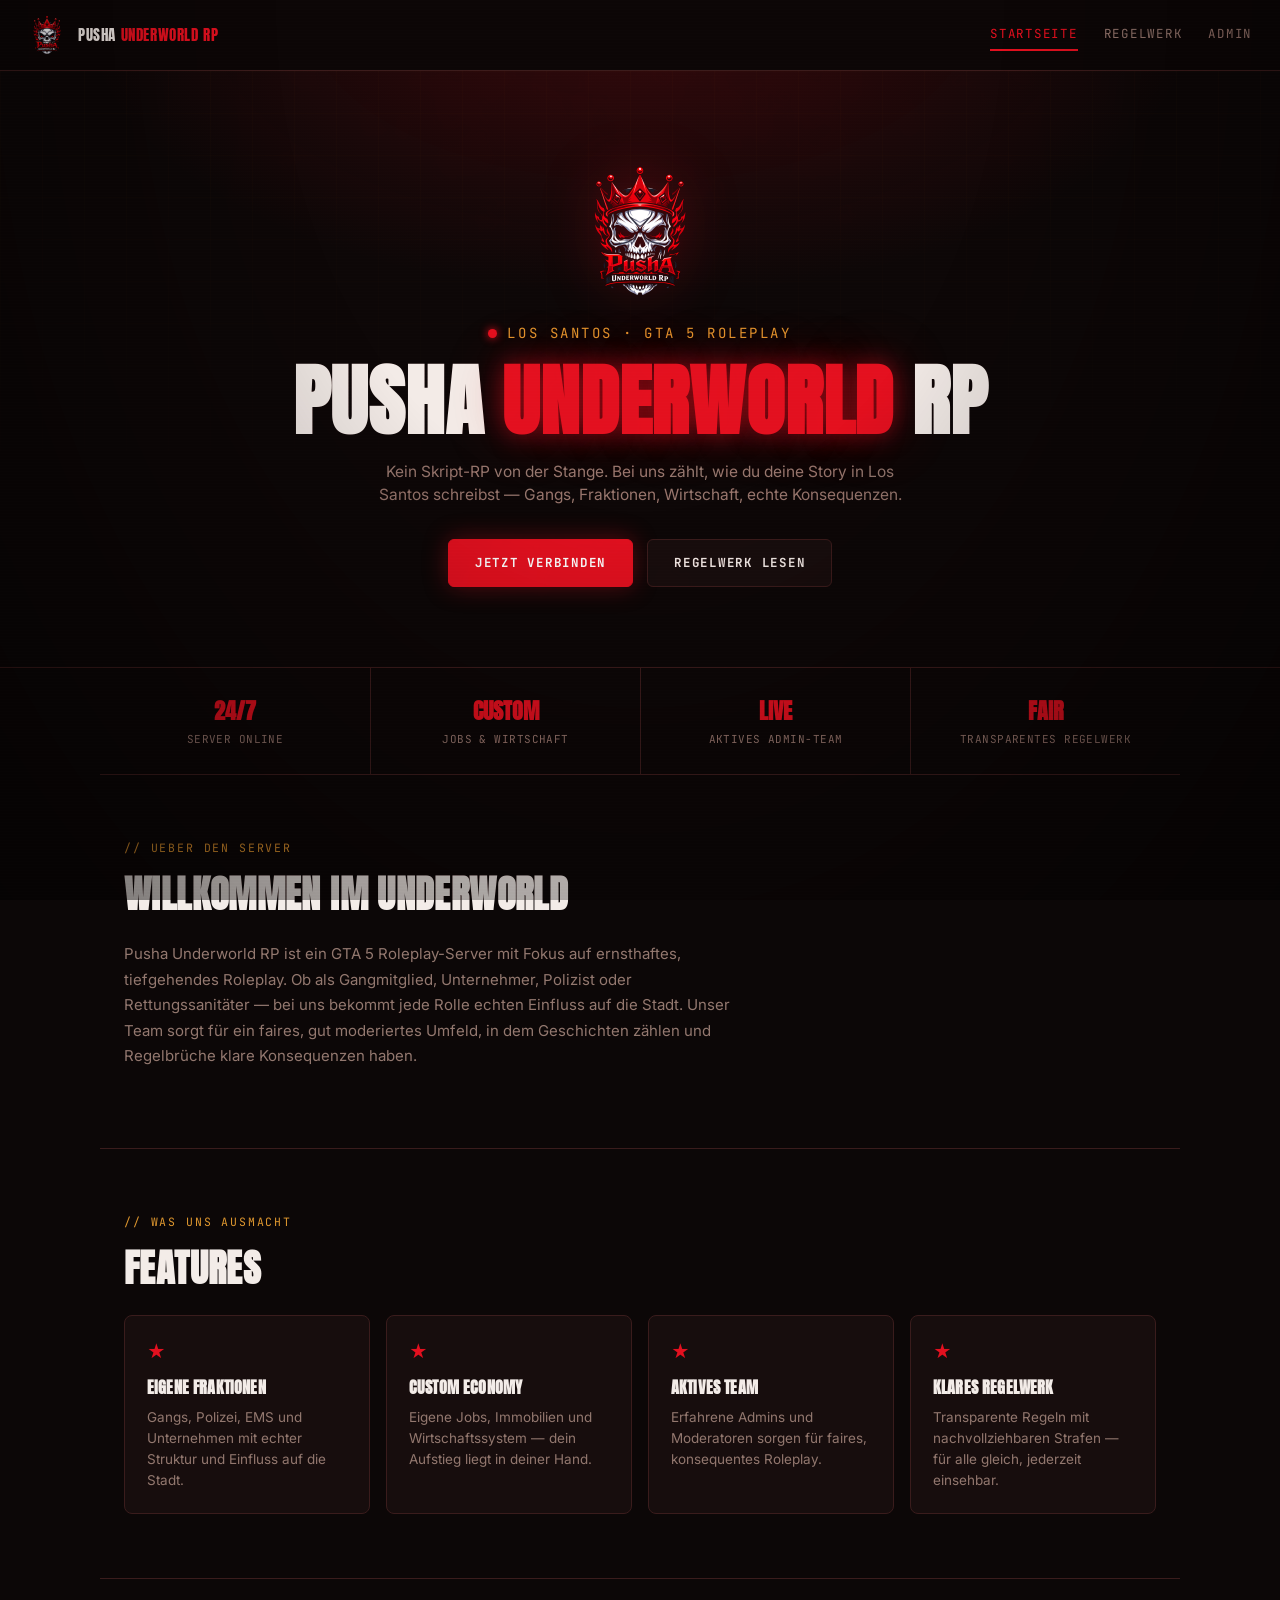
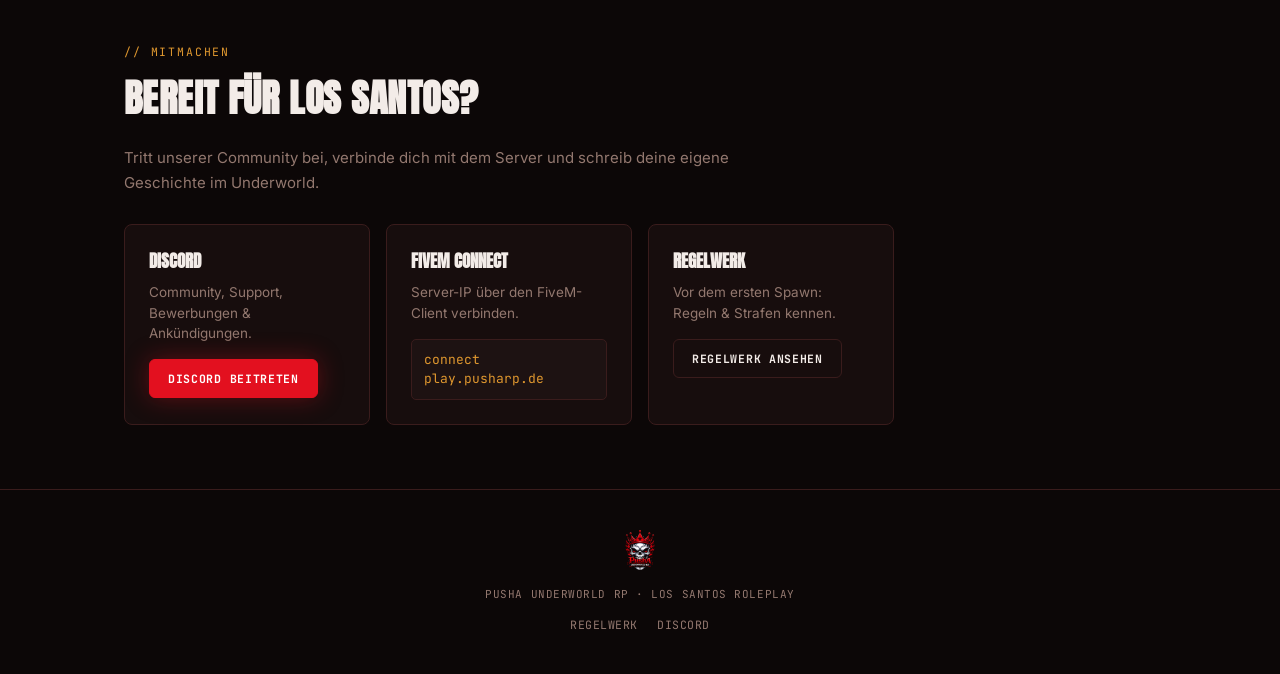
==== index.html @ 27826ed5 "Add files via upload" ====
<!DOCTYPE html>
<html lang="de">
<head>
<meta charset="UTF-8">
<meta name="viewport" content="width=device-width, initial-scale=1.0">
<title>PUSHA UNDERWORLD RP — Offizielle Website</title>
<meta name="description" content="Pusha Underworld RP — GTA 5 Roleplay Server. Regelwerk, Community und Infos zum Server.">
<link rel="preconnect" href="https://fonts.googleapis.com">
<link href="https://fonts.googleapis.com/css2?family=Anton&family=Inter:wght@400;500;600;700&family=JetBrains+Mono:wght@400;500;700&display=swap" rel="stylesheet">
<link rel="stylesheet" href="style.css?v=22">
<link rel="icon" type="image/x-icon" href="favicon.ico">
<link rel="icon" type="image/png" sizes="32x32" href="favicon-32x32.png">
<link rel="icon" type="image/png" sizes="16x16" href="favicon-16x16.png">
<link rel="apple-touch-icon" sizes="180x180" href="apple-touch-icon.png">
</head>
<body>

<div class="scanlines"></div>
<div class="grain"></div>
<div class="vignette"></div>

<nav class="topnav">
  <a href="index.html" class="topnav-brand">
    <img src="logo.png" alt="Pusha Underworld RP Logo">
    <span>PUSHA <em>UNDERWORLD RP</em></span>
  </a>
  <div class="topnav-links">
    <a href="index.html" class="is-active">Startseite</a>
    <a href="regelwerk.html">Regelwerk</a>
    <a href="regelwerk.html#admin" id="navAdminBtnHome">Admin</a>
  </div>
</nav>

<!-- ═══════════════ HERO ═══════════════ -->
<header class="site-hero">
  <div class="hero-grid" aria-hidden="true"></div>
  <div class="site-hero-inner">
    <img src="logo.png" alt="Pusha Underworld RP Logo" class="site-hero-logo">
    <div class="hero-eyebrow"><span class="dot"></span> LOS SANTOS · GTA 5 ROLEPLAY</div>
    <h1 class="site-hero-title">
      <span>PUSHA</span>
      <span class="accent" data-text="UNDERWORLD">UNDERWORLD</span>
      <span>RP</span>
    </h1>
    <p class="site-hero-sub">Kein Skript-RP von der Stange. Bei uns zählt, wie du deine Story in Los Santos schreibst — Gangs, Fraktionen, Wirtschaft, echte Konsequenzen.</p>
    <div class="site-hero-cta">
      <a href="#connect" class="cta-btn primary">Jetzt Verbinden</a>
      <a href="regelwerk.html" class="cta-btn">Regelwerk lesen</a>
    </div>
  </div>
</header>

<main class="site-main">

  <!-- ═══════════════ STATS STRIP ═══════════════ -->
  <section class="stats-strip">
    <div class="stat"><strong>24/7</strong><span>Server Online</span></div>
    <div class="stat"><strong>Custom</strong><span>Jobs &amp; Wirtschaft</span></div>
    <div class="stat"><strong>Live</strong><span>Aktives Admin-Team</span></div>
    <div class="stat"><strong>Fair</strong><span>Transparentes Regelwerk</span></div>
  </section>

  <!-- ═══════════════ ÜBER UNS ═══════════════ -->
  <section class="section">
    <p class="section-kicker">// UEBER DEN SERVER</p>
    <h2 class="section-title">Willkommen im Underworld</h2>
    <p class="section-text">
      Pusha Underworld RP ist ein GTA 5 Roleplay-Server mit Fokus auf ernsthaftes, tiefgehendes Roleplay.
      Ob als Gangmitglied, Unternehmer, Polizist oder Rettungssanitäter — bei uns bekommt jede Rolle
      echten Einfluss auf die Stadt. Unser Team sorgt für ein faires, gut moderiertes Umfeld, in dem
      Geschichten zählen und Regelbrüche klare Konsequenzen haben.
    </p>
  </section>

  <!-- ═══════════════ FEATURES ═══════════════ -->
  <section class="section">
    <p class="section-kicker">// WAS UNS AUSMACHT</p>
    <h2 class="section-title">Features</h2>
    <div class="feature-grid">
      <article class="feature-card">
        <div class="feature-icon">★</div>
        <h3>Eigene Fraktionen</h3>
        <p>Gangs, Polizei, EMS und Unternehmen mit echter Struktur und Einfluss auf die Stadt.</p>
      </article>
      <article class="feature-card">
        <div class="feature-icon">★</div>
        <h3>Custom Economy</h3>
        <p>Eigene Jobs, Immobilien und Wirtschaftssystem — dein Aufstieg liegt in deiner Hand.</p>
      </article>
      <article class="feature-card">
        <div class="feature-icon">★</div>
        <h3>Aktives Team</h3>
        <p>Erfahrene Admins und Moderatoren sorgen für faires, konsequentes Roleplay.</p>
      </article>
      <article class="feature-card">
        <div class="feature-icon">★</div>
        <h3>Klares Regelwerk</h3>
        <p>Transparente Regeln mit nachvollziehbaren Strafen — für alle gleich, jederzeit einsehbar.</p>
      </article>
    </div>
  </section>

  <!-- ═══════════════ CONNECT ═══════════════ -->
  <section class="section connect-section" id="connect">
    <p class="section-kicker">// MITMACHEN</p>
    <h2 class="section-title">Bereit für Los Santos?</h2>
    <p class="section-text">Tritt unserer Community bei, verbinde dich mit dem Server und schreib deine eigene Geschichte im Underworld.</p>
    <div class="connect-grid">
      <div class="connect-card">
        <h3>Discord</h3>
        <p>Community, Support, Bewerbungen &amp; Ankündigungen.</p>
        <a href="#" class="cta-btn primary small">Discord beitreten</a>
      </div>
      <div class="connect-card">
        <h3>FiveM Connect</h3>
        <p>Server-IP über den FiveM-Client verbinden.</p>
        <code class="connect-code">connect play.pusharp.de</code>
      </div>
      <div class="connect-card">
        <h3>Regelwerk</h3>
        <p>Vor dem ersten Spawn: Regeln &amp; Strafen kennen.</p>
        <a href="regelwerk.html" class="cta-btn small">Regelwerk ansehen</a>
      </div>
    </div>
  </section>

</main>

<footer class="site-footer">
  <img src="logo.png" alt="Pusha Underworld RP Logo">
  <p>PUSHA UNDERWORLD RP · LOS SANTOS ROLEPLAY</p>
  <div class="footer-links">
    <a href="regelwerk.html">Regelwerk</a>
    <a href="#connect">Discord</a>
  </div>
</footer>

</body>
</html>
---- style.css ----
:root{
  --bg: #0c0707;
  --panel: #170d0d;
  --panel-2: #1d1212;
  --line: #3a1c1c;
  --text: #f3ece8;
  --muted: #93786f;
  --pink: #e3101f;
  --cyan: #e0982f;
  --amber: #e0982f;
  --display: 'Anton', sans-serif;
  --body: 'Inter', sans-serif;
  --mono: 'JetBrains Mono', monospace;
}

*{ box-sizing: border-box; }
html{ scroll-behavior: smooth; }

body{
  margin:0;
  background: var(--bg);
  color: var(--text);
  font-family: var(--body);
  line-height: 1.5;
  position: relative;
  overflow-x: hidden;
}

/* Atmosphere layers */
.scanlines{
  position: fixed; inset:0; pointer-events:none; z-index: 50;
  background: repeating-linear-gradient(
    to bottom, rgba(255,255,255,.02) 0px, rgba(255,255,255,.02) 1px,
    transparent 1px, transparent 3px
  );
  mix-blend-mode: overlay;
}
.grain{
  position: fixed; inset:0; pointer-events:none; z-index: 48;
  opacity: .15; mix-blend-mode: overlay;
  background-image: url("data:image/svg+xml,%3Csvg xmlns='http://www.w3.org/2000/svg' width='180' height='180'%3E%3Cfilter id='n'%3E%3CfeTurbulence type='fractalNoise' baseFrequency='0.012' numOctaves='4' stitchTiles='stitch'/%3E%3CfeColorMatrix type='matrix' values='1 0 0 0 0.3  0 0 0 0 0.02  0 0 0 0 0.02  0 0 0 0.5 0'/%3E%3C/filter%3E%3Crect width='100%25' height='100%25' filter='url(%23n)'/%3E%3C/svg%3E");
}
.vignette{
  position: fixed; inset:0; pointer-events:none; z-index: 49;
  background: radial-gradient(ellipse at 50% 0%, transparent 40%, rgba(0,0,0,.55) 100%);
}

/* ── Lock screen ───────────────────────────────────────── */
.lock-screen{
  position: fixed; inset: 0; z-index: 100;
  display:flex; align-items:center; justify-content:center;
  background:
    radial-gradient(circle at 30% 20%, rgba(227,16,31,.12), transparent 45%),
    radial-gradient(circle at 75% 80%, rgba(224,152,47,.10), transparent 45%),
    var(--bg);
  padding: 24px;
}
.lock-box{
  width: 100%; max-width: 380px;
  background: var(--panel);
  border: 1px solid var(--line);
  border-top: 2px solid var(--pink);
  padding: 36px 30px;
  text-align: center;
  box-shadow: 0 0 60px rgba(227,16,31,.08);
}
.lock-eyebrow{
  font-family: var(--mono);
  font-size: 10.5px;
  letter-spacing: .18em;
  color: var(--pink);
  margin-bottom: 18px;
}
.lock-icon{
  width: 30px; height: 30px;
  fill: none; stroke: var(--cyan); stroke-width: 1.6;
  margin-bottom: 14px;
  filter: drop-shadow(0 0 6px rgba(224,152,47,.5));
}
.lock-logo{
  width: 72px; height: 72px;
  object-fit: contain;
  margin-bottom: 14px;
  filter: drop-shadow(0 0 14px rgba(227,16,31,.35));
}
.lock-title{
  font-family: var(--display);
  text-transform: uppercase;
  letter-spacing: .04em;
  font-size: 26px;
  margin: 0 0 8px;
}
.lock-sub{ color: var(--muted); font-size: 13px; margin: 0 0 22px; }
.lock-box input{
  width: 100%;
  background: var(--panel-2);
  border: 1px solid var(--line);
  color: var(--text);
  font-family: var(--mono);
  font-size: 14px;
  letter-spacing: .1em;
  padding: 12px 14px;
  border-radius: 4px;
  outline: none;
  margin-bottom: 14px;
  text-align: center;
}
.lock-box input:focus{ border-color: var(--cyan); }
.lock-btn{
  width: 100%;
  background: var(--pink);
  color: #fff;
  border: none;
  font-family: var(--mono);
  font-weight: 700;
  font-size: 12.5px;
  letter-spacing: .08em;
  text-transform: uppercase;
  padding: 13px;
  border-radius: 4px;
  cursor: pointer;
  transition: filter .15s ease, box-shadow .15s ease;
  box-shadow: 0 0 20px rgba(227,16,31,.35);
}
.lock-btn:hover{ filter: brightness(1.1); }
.lock-error{ color: var(--pink); font-size: 12px; font-family: var(--mono); margin: 14px 0 0; }

/* ── Hero ──────────────────────────────────────────────── */
.hero{
  position: relative;
  padding: 80px 24px 64px;
  overflow: hidden;
  background:
    radial-gradient(ellipse 700px 380px at 18% -10%, rgba(227,16,31,.16), transparent 60%),
    radial-gradient(ellipse 700px 380px at 90% 0%, rgba(224,152,47,.12), transparent 60%),
    var(--bg);
  border-bottom: 1px solid var(--line);
}
.hero-grid{
  position:absolute; inset:0; z-index:0; opacity:.25;
  background-image:
    linear-gradient(rgba(224,152,47,.08) 1px, transparent 1px),
    linear-gradient(90deg, rgba(224,152,47,.08) 1px, transparent 1px);
  background-size: 42px 42px;
  mask-image: linear-gradient(to bottom, black, transparent 85%);
}
.hero-inner{
  position: relative;
  z-index: 1;
  max-width: 880px;
  margin: 0 auto;
  text-align: center;
}
.hero-eyebrow{
  display: flex;
  width: fit-content;
  align-items:center; gap:10px;
  margin: 0 auto 28px;
  font-family: var(--mono);
  font-size: 14px;
  letter-spacing: .18em;
  text-transform: uppercase;
  color: var(--cyan);
  justify-content: center;
}
.dot{
  width:9px; height:9px; border-radius:50%;
  background: var(--pink);
  box-shadow: 0 0 8px var(--pink);
  animation: pulse 1.8s ease-in-out infinite;
}
@keyframes pulse{ 0%,100%{ opacity:1; } 50%{ opacity:.35; } }

.hero-top{
  display: flex;
  width: fit-content;
  max-width: 100%;
  margin: 0 auto;
  align-items: center;
  justify-content: center;
  gap: 34px;
}
.hero-copy{
  display: flex;
  flex-direction: column;
  align-items: center;
  min-width: 0;
}
.hero-logo{
  width: 210px; height: 210px;
  object-fit: contain;
  flex: none;
  filter: drop-shadow(0 0 22px rgba(227,16,31,.35));
}

.hero-title{
  display: flex;
  align-items: baseline;
  justify-content: center;
  gap: .16em;
  margin: 0;
  text-align: center;
  font-family: var(--display);
  text-transform: uppercase;
  font-weight: 400;
  line-height: .92;
  font-size: clamp(56px, 13vw, 130px);
  letter-spacing: .01em;
}
.hero-title span{ color: var(--text); }
.hero-title .accent{
  color: var(--pink);
  text-shadow: 0 0 24px rgba(227,16,31,.5), 0 0 60px rgba(227,16,31,.25);
  position: relative;
}

.hero-sub{
  max-width: 56ch;
  color: var(--muted);
  font-size: 15.5px;
  margin: 24px 0 0;
  text-align: center;
}

/* ── Main ──────────────────────────────────────────────── */
.main{ max-width: 1080px; margin: 0 auto; padding: 48px 24px 80px; position: relative; z-index: 2; }

.search-bar{
  position: relative;
  display:flex; align-items:center; gap: 10px;
  background: var(--panel);
  border: 1px solid var(--line);
  border-radius: 6px;
  padding: 4px 16px;
  margin-bottom: 28px;
  transition: border-color .15s ease, box-shadow .15s ease;
}
.search-bar:focus-within{
  border-color: var(--cyan);
  box-shadow: 0 0 0 3px rgba(224,152,47,.08);
}
.search-icon{ width:16px; height:16px; fill:none; stroke: var(--muted); stroke-width:2; flex:none; }
.search-bar input{
  flex: 1;
  background: transparent;
  border: none;
  color: var(--text);
  font-family: var(--body);
  font-size: 14.5px;
  padding: 14px 0;
  outline: none;
}
.search-bar input::placeholder{ color: var(--muted); }
.search-count{
  font-family: var(--mono);
  font-size: 11px;
  color: var(--muted);
  white-space: nowrap;
}

/* ── Card grid ─────────────────────────────────────────── */
.grid{
  display: grid;
  grid-template-columns: repeat(auto-fill, minmax(240px, 1fr));
  align-items: stretch;
  grid-auto-rows: 122px;
  gap: 10px;
  perspective: 900px;
}

.card{
  position: relative;
  display: block;
  min-height: 0;
  height: 100%;
  background: var(--panel);
  border: 1px solid var(--line);
  border-radius: 8px;
  padding: 13px 14px;
  overflow: visible;
  transform-style: preserve-3d;
  transition: border-color .18s ease, transform .18s ease, box-shadow .18s ease, opacity .18s ease;
  animation: rise .35s ease both;
}
.card:hover{
  border-color: var(--card-color, var(--cyan));
  transform: translateY(-3px) rotateX(2deg) rotateY(-2deg);
  box-shadow: 0 8px 28px -10px var(--card-glow, rgba(224,152,47,.3));
}
.card-edit-btn{
  position: absolute;
  top: 8px;
  right: 8px;
  z-index: 3;
  border: 1px solid rgba(224,152,47,.35);
  background: rgba(12,7,7,.72);
  color: var(--cyan);
  font-family: var(--mono);
  font-size: 9px;
  font-weight: 700;
  letter-spacing: .08em;
  border-radius: 4px;
  padding: 5px 7px;
  cursor: pointer;
}
.card-edit-btn:hover{
  border-color: var(--pink);
  color: #fff;
  background: var(--pink);
}
.card[draggable="true"],
.admin-row[draggable="true"]{
  cursor: grab;
}
.card.is-dragging,
.admin-row.is-dragging{
  cursor: grabbing;
  opacity: .45;
  transform: scale(.96) rotateX(8deg) rotateY(-8deg);
}
.card.is-drop-before,
.card.is-drop-after,
.admin-row.is-drop-before,
.admin-row.is-drop-after{
  border-color: var(--cyan);
  transform: translateY(-4px) scale(1.03) rotateX(4deg);
  box-shadow: 0 0 0 2px rgba(224,152,47,.22), 0 18px 42px -18px rgba(224,152,47,.35);
}
.card.is-drop-before::before,
.card.is-drop-after::after{
  content: "";
  position: absolute;
  top: 10px;
  bottom: 10px;
  width: 3px;
  border-radius: 999px;
  background: var(--cyan);
  box-shadow: 0 0 14px rgba(224,152,47,.7);
}
.card.is-drop-before::before{ left: -7px; }
.card.is-drop-after::after{ right: -7px; }
.admin-row.is-drop-before::before,
.admin-row.is-drop-after::after{
  content: "";
  position: absolute;
  left: 10px;
  right: 10px;
  height: 3px;
  border-radius: 999px;
  background: var(--cyan);
  box-shadow: 0 0 14px rgba(224,152,47,.7);
}
.admin-row.is-drop-before::before{ top: -6px; }
.admin-row.is-drop-after::after{ bottom: -6px; }
@keyframes rise{
  from{ opacity:0; transform: translateY(8px); }
  to{ opacity:1; transform: translateY(0); }
}

.card-name{
  font-family: var(--display);
  font-weight: 400;
  text-transform: uppercase;
  font-size: 14px;
  letter-spacing: .01em;
  margin: 0 0 7px;
  line-height: 1.12;
  min-height: 32px;
  max-height: none;
  padding-right: 48px;
  color: var(--text);
  overflow-wrap: anywhere;
  overflow: visible;
}

.stars{
  display:flex;
  align-items:flex-start;
  gap: 3px;
  height: 13px;
  min-height: 13px;
  max-height: 13px;
  margin-bottom: 7px;
  overflow: hidden;
}
.stars svg{
  display:block;
  flex:0 0 13px;
  width: 13px;
  height: 13px;
}
.stars svg.filled{ fill: var(--card-color, var(--cyan)); filter: drop-shadow(0 0 4px var(--card-glow, rgba(224,152,47,.5))); }
.stars svg.empty{ fill: none; stroke: var(--line); stroke-width: 1.5; }

.card-tag{
  display:inline-block;
  max-width: 100%;
  font-family: var(--mono);
  font-size: 10px;
  font-weight: 700;
  letter-spacing: .04em;
  text-transform: uppercase;
  line-height: 1.25;
  overflow-wrap: anywhere;
  color: var(--card-color, var(--cyan));
  border: 1px solid var(--card-color, var(--cyan));
  background: var(--card-bg, rgba(224,152,47,.06));
  border-radius: 4px;
  padding: 3px 7px;
}

.admin-toolbar{
  display:none;
  justify-content:flex-end;
  gap:10px;
  flex-wrap:wrap;
  margin: -12px 0 24px;
}
.admin-toolbar.is-visible{ display:flex; }
.admin-btn{
  border:1px solid var(--line);
  background:var(--panel);
  color:var(--text);
  font-family:var(--mono);
  font-size:11px;
  font-weight:700;
  letter-spacing:.08em;
  text-transform:uppercase;
  border-radius:4px;
  padding:10px 14px;
  cursor:pointer;
  transition:border-color .15s ease, color .15s ease, background .15s ease, transform .15s ease;
}
.admin-btn:hover{
  border-color:var(--cyan);
  color:var(--cyan);
  transform:translateY(-1px);
}
.admin-btn:disabled{
  cursor:not-allowed;
  opacity:.42;
  transform:none;
}
.admin-btn:disabled:hover{
  border-color:var(--line);
  color:var(--text);
}
.admin-btn.primary{
  background:var(--pink);
  border-color:var(--pink);
  color:#fff;
  box-shadow:0 0 18px rgba(227,16,31,.22);
}
.admin-btn.primary:hover{
  color:#fff;
  filter:brightness(1.08);
}
.admin-btn.small{
  padding:8px 10px;
  font-size:10px;
}
.admin-btn.danger{
  border-color:rgba(227,16,31,.55);
  color:var(--pink);
}

.shortcut-login{
  position:fixed;
  top:18px;
  right:18px;
  z-index:130;
  width:min(340px, calc(100vw - 36px));
  background:var(--panel);
  border:1px solid var(--line);
  border-top:2px solid var(--pink);
  border-radius:8px;
  padding:16px;
  box-shadow:0 18px 60px rgba(0,0,0,.55);
}
.shortcut-head{
  display:flex;
  justify-content:space-between;
  align-items:center;
  gap:12px;
  margin-bottom:14px;
}
.shortcut-head span{
  color:var(--cyan);
  font-family:var(--mono);
  font-size:11px;
  letter-spacing:.14em;
}
.shortcut-head button{
  width:28px;
  height:28px;
  border:1px solid var(--line);
  background:transparent;
  color:var(--muted);
  border-radius:4px;
  cursor:pointer;
}
.shortcut-head button:hover{ color:var(--pink); border-color:var(--pink); }
.shortcut-login label{
  display:flex;
  flex-direction:column;
  gap:7px;
  margin-bottom:12px;
}
.shortcut-login label span{
  color:var(--muted);
  font-family:var(--mono);
  font-size:10px;
  letter-spacing:.12em;
  text-transform:uppercase;
}
.shortcut-login input{
  width:100%;
  background:var(--panel-2);
  border:1px solid var(--line);
  color:var(--text);
  font-family:var(--body);
  font-size:14px;
  padding:11px 12px;
  border-radius:4px;
  outline:none;
}
.shortcut-login input:focus{ border-color:var(--cyan); }
.shortcut-login .admin-btn{ width:100%; margin-top:2px; }

.admin-overlay{
  display:none;
  position:fixed;
  inset:0;
  z-index:120;
  align-items:center;
  justify-content:center;
  padding:24px;
  background:rgba(0,0,0,.82);
  backdrop-filter:blur(8px);
}
.admin-overlay.open{ display:flex; }
.admin-modal{
  width:100%;
  max-width:980px;
  max-height:90vh;
  overflow:auto;
  background:var(--panel);
  border:1px solid var(--line);
  border-top:2px solid var(--pink);
  border-radius:8px;
  box-shadow:0 24px 80px rgba(0,0,0,.55);
}
.admin-head{
  display:flex;
  align-items:flex-start;
  justify-content:space-between;
  gap:20px;
  padding:24px 26px 18px;
  border-bottom:1px solid var(--line);
}
.admin-kicker{
  margin:0 0 6px;
  color:var(--cyan);
  font-family:var(--mono);
  font-size:11px;
  letter-spacing:.16em;
}
.admin-head h2{
  margin:0;
  font-family:var(--display);
  font-weight:400;
  font-size:30px;
  letter-spacing:.04em;
  text-transform:uppercase;
}
.admin-close{
  width:36px;
  height:36px;
  border:1px solid var(--line);
  background:transparent;
  color:var(--muted);
  border-radius:4px;
  cursor:pointer;
  font-size:18px;
}
.admin-close:hover{ border-color:var(--pink); color:var(--pink); }
.admin-login{
  padding:30px 26px;
  display:flex;
  justify-content:center;
}
.login-box{
  width:100%;
  max-width:380px;
  background:var(--panel-2);
  border:1px solid var(--line);
  border-top:2px solid var(--cyan);
  border-radius:6px;
  padding:24px;
}
.login-box h3,
.command-top h3{
  margin:0;
  font-family:var(--display);
  font-weight:400;
  font-size:28px;
  letter-spacing:.04em;
  text-transform:uppercase;
}
.login-box label{
  display:flex;
  flex-direction:column;
  gap:8px;
  margin-top:16px;
}
.login-box span{
  font-family:var(--mono);
  font-size:11px;
  letter-spacing:.12em;
  text-transform:uppercase;
  color:var(--muted);
}
.login-box input{
  width:100%;
  background:var(--panel);
  border:1px solid var(--line);
  color:var(--text);
  font-family:var(--body);
  font-size:14px;
  padding:12px 13px;
  border-radius:4px;
  outline:none;
}
.login-box input:focus{ border-color:var(--cyan); }
.login-box .admin-btn{ width:100%; margin-top:16px; }
.login-error{
  margin:12px 0 0;
  color:var(--pink);
  font-family:var(--mono);
  font-size:11px;
}
.admin-dashboard{ padding:22px 26px 26px; }
.command-top{
  display:flex;
  justify-content:space-between;
  align-items:flex-start;
  gap:16px;
  margin-bottom:18px;
}
.command-grid{
  display:grid;
  grid-template-columns:repeat(auto-fit,minmax(190px,1fr));
  gap:12px;
  margin-bottom:18px;
}
.command-card{
  background:var(--panel-2);
  border:1px solid var(--line);
  border-radius:6px;
  padding:16px 18px;
}
.command-label{
  display:block;
  color:var(--muted);
  font-family:var(--mono);
  font-size:10px;
  letter-spacing:.12em;
  text-transform:uppercase;
  margin-bottom:8px;
}
.command-card strong{
  display:block;
  color:var(--cyan);
  font-family:var(--display);
  font-weight:400;
  font-size:38px;
  line-height:1;
}
.command-card small{
  display:block;
  color:var(--text);
  opacity:.72;
  font-family:var(--mono);
  font-size:11px;
  margin-top:8px;
}
.quick-actions{
  display:flex;
  gap:10px;
  flex-wrap:wrap;
  margin-bottom:18px;
  padding-bottom:18px;
  border-bottom:1px solid var(--line);
}
.activity-panel,
.security-panel,
.entry-editor{
  background:rgba(29,18,18,.55);
  border:1px solid var(--line);
  border-radius:6px;
  margin-bottom:18px;
}
.password-grid{
  display:grid;
  grid-template-columns:repeat(3, minmax(0, 1fr)) auto;
  gap:12px;
  align-items:end;
  padding:0 18px 18px;
}
.password-grid label{
  display:flex;
  flex-direction:column;
  gap:8px;
}
.password-grid span{
  font-family:var(--mono);
  font-size:10px;
  letter-spacing:.12em;
  text-transform:uppercase;
  color:var(--muted);
}
.password-grid input{
  width:100%;
  background:var(--panel-2);
  border:1px solid var(--line);
  color:var(--text);
  font-family:var(--body);
  font-size:14px;
  padding:11px 12px;
  border-radius:4px;
  outline:none;
}
.password-grid input:focus{ border-color:var(--cyan); }
.password-status{
  margin:0 18px 18px;
  color:var(--pink);
  font-family:var(--mono);
  font-size:11px;
}
.password-status.is-ok{ color:var(--cyan); }
.admin-list-head.compact{ padding:16px 18px 10px; }
.activity-log{
  display:flex;
  flex-direction:column;
  gap:6px;
  max-height:170px;
  overflow:auto;
  padding:0 18px 18px;
}
.activity-row{
  display:grid;
  grid-template-columns:120px 92px 1fr;
  gap:10px;
  align-items:center;
  background:var(--panel-2);
  border:1px solid var(--line);
  border-radius:4px;
  padding:9px 10px;
  font-family:var(--mono);
  font-size:11px;
}
.activity-action{ color:var(--cyan); font-weight:700; }
.activity-detail{ color:var(--text); overflow-wrap:anywhere; }
.admin-form{
  display:grid;
  grid-template-columns:1.4fr 1fr 150px;
  gap:16px;
  padding:22px 26px;
  border-bottom:1px solid var(--line);
}
.admin-form label{
  display:flex;
  flex-direction:column;
  gap:8px;
}
.admin-form span{
  font-family:var(--mono);
  font-size:11px;
  letter-spacing:.12em;
  text-transform:uppercase;
  color:var(--muted);
}
.admin-form input,
.admin-form select{
  width:100%;
  background:var(--panel-2);
  border:1px solid var(--line);
  color:var(--text);
  font-family:var(--body);
  font-size:14px;
  padding:12px 13px;
  border-radius:4px;
  outline:none;
}
.admin-form input:focus,
.admin-form select:focus{ border-color:var(--cyan); }
.admin-actions{
  grid-column:1/-1;
  display:flex;
  justify-content:flex-end;
  gap:10px;
}
.admin-list-head{
  display:flex;
  align-items:center;
  justify-content:space-between;
  gap:14px;
  padding:20px 26px 12px;
}
.admin-list-head h3{
  margin:0;
  font-family:var(--mono);
  color:var(--cyan);
  font-size:12px;
  letter-spacing:.12em;
  text-transform:uppercase;
}
.admin-list-head div{ display:flex; gap:8px; flex-wrap:wrap; }
.admin-list{
  padding:0 26px 26px;
  display:flex;
  flex-direction:column;
  gap:8px;
}
.admin-row{
  position:relative;
  display:grid;
  grid-template-columns:1fr auto;
  gap:12px;
  align-items:center;
  background:var(--panel-2);
  border:1px solid var(--line);
  border-radius:6px;
  padding:12px 14px;
}
.admin-row-title{
  margin:0 0 5px;
  font-family:var(--display);
  font-size:17px;
  font-weight:400;
  text-transform:uppercase;
  line-height:1.1;
}
.admin-row-meta{
  color:var(--muted);
  font-family:var(--mono);
  font-size:11px;
}
.admin-row-actions{
  display:flex;
  gap:8px;
  flex-wrap:wrap;
  justify-content:flex-end;
}

.empty{
  text-align:center;
  color: var(--muted);
  font-family: var(--mono);
  font-size: 13px;
  padding: 60px 0;
  letter-spacing: .05em;
}

/* ── Hinweise log ──────────────────────────────────────── */
.log{
  margin-top: 48px;
  background: var(--panel);
  border: 1px solid var(--line);
  border-radius: 8px;
  padding: 24px 26px;
}
.log-title{
  font-family: var(--mono);
  font-size: 12px;
  letter-spacing: .12em;
  color: var(--cyan);
  margin: 0 0 16px;
  text-transform: uppercase;
}
.log-list{
  margin: 0; padding: 0;
  list-style: none;
  display: flex; flex-direction: column; gap: 10px;
}
.log-list li{
  font-family: var(--mono);
  font-size: 13px;
  color: var(--text);
  padding-left: 20px;
  position: relative;
}
.log-list li::before{
  content: '>';
  position: absolute; left: 0;
  color: var(--pink);
  font-weight: 700;
}

.footer{
  border-top: 1px solid var(--line);
  padding: 24px;
  text-align:center;
}
.footer p{
  margin:0; color: var(--muted); font-size: 11px;
  font-family: var(--mono);
  letter-spacing: .04em;
}
.footer code{ color: var(--cyan); }

:focus-visible{ outline: 2px solid var(--cyan); outline-offset: 2px; }

@media (max-width: 560px){
  .hero{ padding: 56px 20px 44px; }
  .hero-top{ gap: 16px; }
  .hero-logo{ width: 120px; height: 120px; }
  .hero-title{ gap: .12em; }
  .hero-sub{ font-size: 13px; max-width: 34ch; }
  .grid{ grid-template-columns: 1fr; }
  .admin-toolbar.is-visible{ display:flex; justify-content:stretch; }
  .admin-toolbar .admin-btn{ flex:1; }
  .admin-overlay{ padding:12px; }
  .admin-head{ padding:20px 18px 16px; }
  .admin-dashboard{ padding:18px; }
  .command-top{ flex-direction:column; }
  .password-grid{ grid-template-columns:1fr; }
  .admin-form{ grid-template-columns:1fr; padding:18px; }
  .admin-list-head{ align-items:flex-start; flex-direction:column; padding:18px 18px 10px; }
  .admin-list{ padding:0 18px 18px; }
  .admin-row{ grid-template-columns:1fr; }
  .admin-row-actions{ justify-content:flex-start; }
  .activity-row{ grid-template-columns:1fr; }
}

@media (prefers-reduced-motion: reduce){
  html{ scroll-behavior: auto; }
  *{ animation: none !important; transition: none !important; }
}

/* ══════════════════════════════════════════════════════════════
   TOP NAVIGATION (Startseite + Regelwerk)
   ══════════════════════════════════════════════════════════════ */
.topnav{
  position: sticky; top: 0; z-index: 40;
  display: flex; align-items: center; justify-content: space-between;
  padding: 16px 28px;
  background: rgba(12,7,7,.88);
  backdrop-filter: blur(10px);
  border-bottom: 1px solid var(--line);
}
.topnav-brand{
  display: flex; align-items: center; gap: 12px;
  text-decoration: none;
  color: var(--text);
}
.topnav-brand img{ width: 38px; height: 38px; object-fit: contain; }
.topnav-brand span{
  font-family: var(--display);
  text-transform: uppercase;
  font-size: 15px;
  letter-spacing: .04em;
}
.topnav-brand span em{ color: var(--pink); font-style: normal; }
.topnav-links{ display: flex; align-items: center; gap: 26px; }
.topnav-links a{
  color: var(--muted);
  text-decoration: none;
  font-family: var(--mono);
  font-size: 12.5px;
  letter-spacing: .06em;
  text-transform: uppercase;
  transition: color .15s ease;
  padding: 6px 0;
  border-bottom: 2px solid transparent;
}
.topnav-links a:hover{ color: var(--text); }
.topnav-links a.is-active{ color: var(--pink); border-bottom-color: var(--pink); }

@media (max-width: 620px){
  .topnav{ padding: 14px 16px; }
  .topnav-brand span{ font-size: 12px; }
  .topnav-links{ gap: 14px; }
}

/* ══════════════════════════════════════════════════════════════
   SITE HERO (Startseite)
   ══════════════════════════════════════════════════════════════ */
.site-hero{
  position: relative;
  overflow: hidden;
  padding: 96px 24px 80px;
  text-align: center;
  background:
    radial-gradient(ellipse 900px 460px at 50% -10%, rgba(227,16,31,.18), transparent 62%),
    var(--bg);
  border-bottom: 1px solid var(--line);
}
.site-hero-inner{ position: relative; z-index: 1; max-width: 780px; margin: 0 auto; }
.site-hero-logo{
  width: 128px; height: 128px;
  object-fit: contain;
  margin: 0 auto 22px;
  filter: drop-shadow(0 0 30px rgba(227,16,31,.4));
}
.site-hero .hero-eyebrow{ justify-content: center; margin-bottom: 20px; }
.site-hero-title{
  margin: 0;
  font-family: var(--display);
  text-transform: uppercase;
  line-height: .95;
  font-size: clamp(38px, 8vw, 78px);
  letter-spacing: .01em;
}
.site-hero-title span{ display: inline-block; }
.site-hero-title .accent{
  color: var(--pink);
  text-shadow: 0 0 24px rgba(227,16,31,.5), 0 0 60px rgba(227,16,31,.25);
}
.site-hero-sub{
  max-width: 54ch;
  margin: 22px auto 0;
  color: var(--muted);
  font-size: 15.5px;
}
.site-hero-cta{
  display: flex; justify-content: center; gap: 14px;
  margin-top: 32px;
  flex-wrap: wrap;
}
.cta-btn{
  display: inline-block;
  font-family: var(--mono);
  font-weight: 700;
  font-size: 12.5px;
  letter-spacing: .06em;
  text-transform: uppercase;
  text-decoration: none;
  color: var(--text);
  border: 1px solid var(--line);
  background: var(--panel);
  padding: 14px 26px;
  border-radius: 6px;
  transition: border-color .15s ease, transform .15s ease;
}
.cta-btn:hover{ border-color: var(--cyan); transform: translateY(-1px); }
.cta-btn.primary{
  background: var(--pink);
  border-color: var(--pink);
  color: #fff;
  box-shadow: 0 0 24px rgba(227,16,31,.35);
}
.cta-btn.primary:hover{ filter: brightness(1.08); }
.cta-btn.small{ padding: 10px 18px; font-size: 11.5px; }

/* ══════════════════════════════════════════════════════════════
   STATS STRIP
   ══════════════════════════════════════════════════════════════ */
.stats-strip{
  display: grid;
  grid-template-columns: repeat(4, 1fr);
  border-bottom: 1px solid var(--line);
}
.stat{
  padding: 26px 16px;
  text-align: center;
  border-left: 1px solid var(--line);
}
.stat:first-child{ border-left: none; }
.stat strong{
  display: block;
  font-family: var(--display);
  font-size: 22px;
  color: var(--pink);
  text-transform: uppercase;
}
.stat span{
  display: block;
  margin-top: 4px;
  font-family: var(--mono);
  font-size: 11px;
  color: var(--muted);
  letter-spacing: .04em;
  text-transform: uppercase;
}
@media (max-width: 620px){
  .stats-strip{ grid-template-columns: repeat(2, 1fr); }
  .stat:nth-child(3){ border-left: none; }
}

/* ══════════════════════════════════════════════════════════════
   GENERIC SECTIONS
   ══════════════════════════════════════════════════════════════ */
.site-main{ max-width: 1080px; margin: 0 auto; }
.section{ padding: 64px 24px; border-bottom: 1px solid var(--line); }
.section-kicker{
  font-family: var(--mono);
  font-size: 11.5px;
  letter-spacing: .16em;
  color: var(--cyan);
  margin: 0 0 10px;
  text-transform: uppercase;
}
.section-title{
  font-family: var(--display);
  text-transform: uppercase;
  font-size: clamp(26px, 4vw, 38px);
  margin: 0 0 18px;
  letter-spacing: .01em;
}
.section-text{
  max-width: 68ch;
  color: var(--muted);
  font-size: 15px;
  line-height: 1.7;
}

.feature-grid{
  display: grid;
  grid-template-columns: repeat(auto-fill, minmax(220px, 1fr));
  gap: 16px;
  margin-top: 8px;
}
.feature-card{
  background: var(--panel);
  border: 1px solid var(--line);
  border-radius: 8px;
  padding: 22px;
  transition: border-color .15s ease, transform .15s ease;
}
.feature-card:hover{ border-color: var(--pink); transform: translateY(-2px); }
.feature-icon{
  color: var(--pink);
  font-size: 18px;
  margin-bottom: 10px;
}
.feature-card h3{
  font-family: var(--display);
  text-transform: uppercase;
  font-size: 16px;
  margin: 0 0 8px;
  letter-spacing: .01em;
}
.feature-card p{
  color: var(--muted);
  font-size: 13.5px;
  margin: 0;
  line-height: 1.55;
}

/* ══════════════════════════════════════════════════════════════
   CONNECT SECTION
   ══════════════════════════════════════════════════════════════ */
.connect-section{ border-bottom: none; }
.connect-grid{
  display: grid;
  grid-template-columns: repeat(auto-fill, minmax(230px, 1fr));
  gap: 16px;
  margin-top: 28px;
}
.connect-card{
  background: var(--panel);
  border: 1px solid var(--line);
  border-radius: 8px;
  padding: 24px;
}
.connect-card h3{
  font-family: var(--display);
  text-transform: uppercase;
  font-size: 17px;
  margin: 0 0 8px;
}
.connect-card p{
  color: var(--muted);
  font-size: 13.5px;
  margin: 0 0 16px;
  line-height: 1.5;
}
.connect-code{
  display: block;
  font-family: var(--mono);
  font-size: 13px;
  color: var(--cyan);
  background: var(--panel-2);
  border: 1px solid var(--line);
  border-radius: 5px;
  padding: 10px 12px;
}

/* ══════════════════════════════════════════════════════════════
   SITE FOOTER
   ══════════════════════════════════════════════════════════════ */
.site-footer{
  text-align: center;
  padding: 40px 24px;
  border-top: 1px solid var(--line);
}
.site-footer img{ width: 40px; height: 40px; object-fit: contain; margin-bottom: 10px; }
.site-footer p{
  font-family: var(--mono);
  font-size: 11px;
  color: var(--muted);
  letter-spacing: .05em;
  margin: 0 0 14px;
}
.footer-links{ display: flex; justify-content: center; gap: 20px; }
.footer-links a{
  color: var(--muted);
  font-family: var(--mono);
  font-size: 11.5px;
  text-decoration: none;
  text-transform: uppercase;
  letter-spacing: .04em;
}
.footer-links a:hover{ color: var(--pink); }
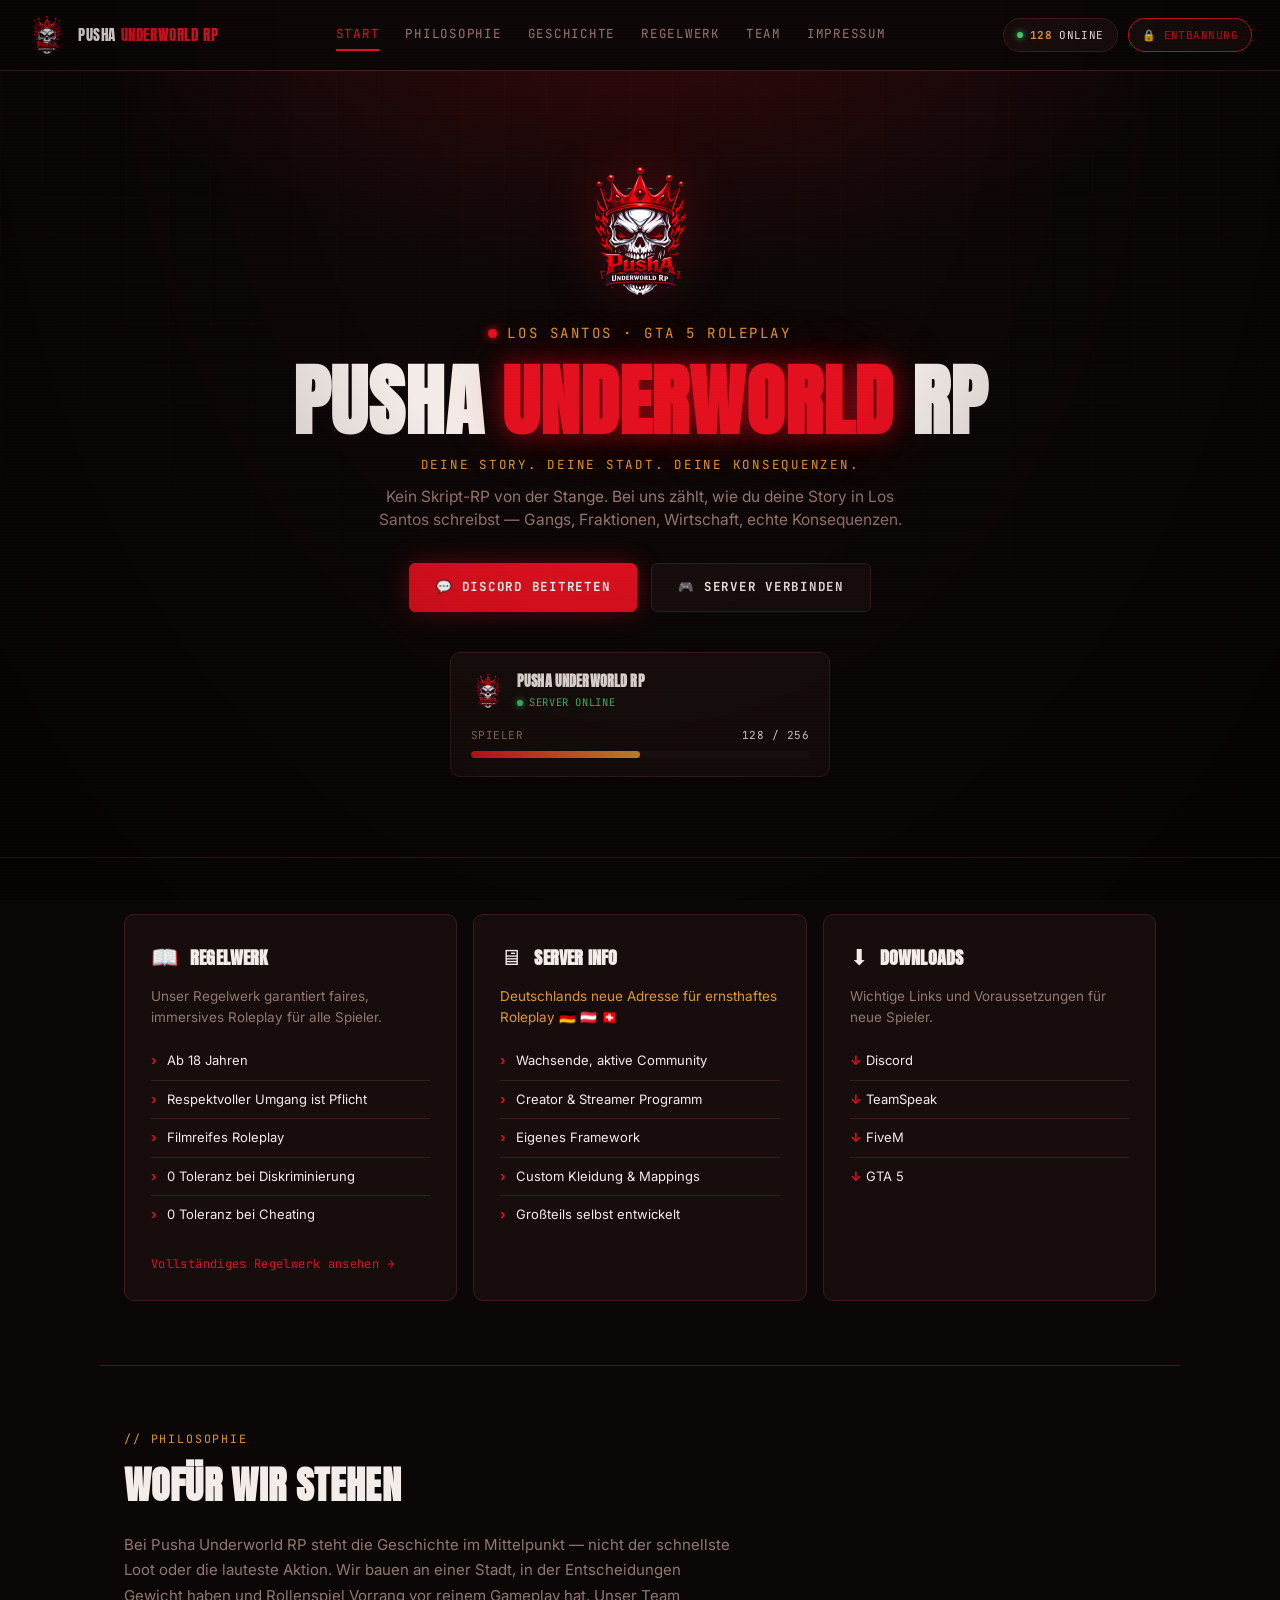
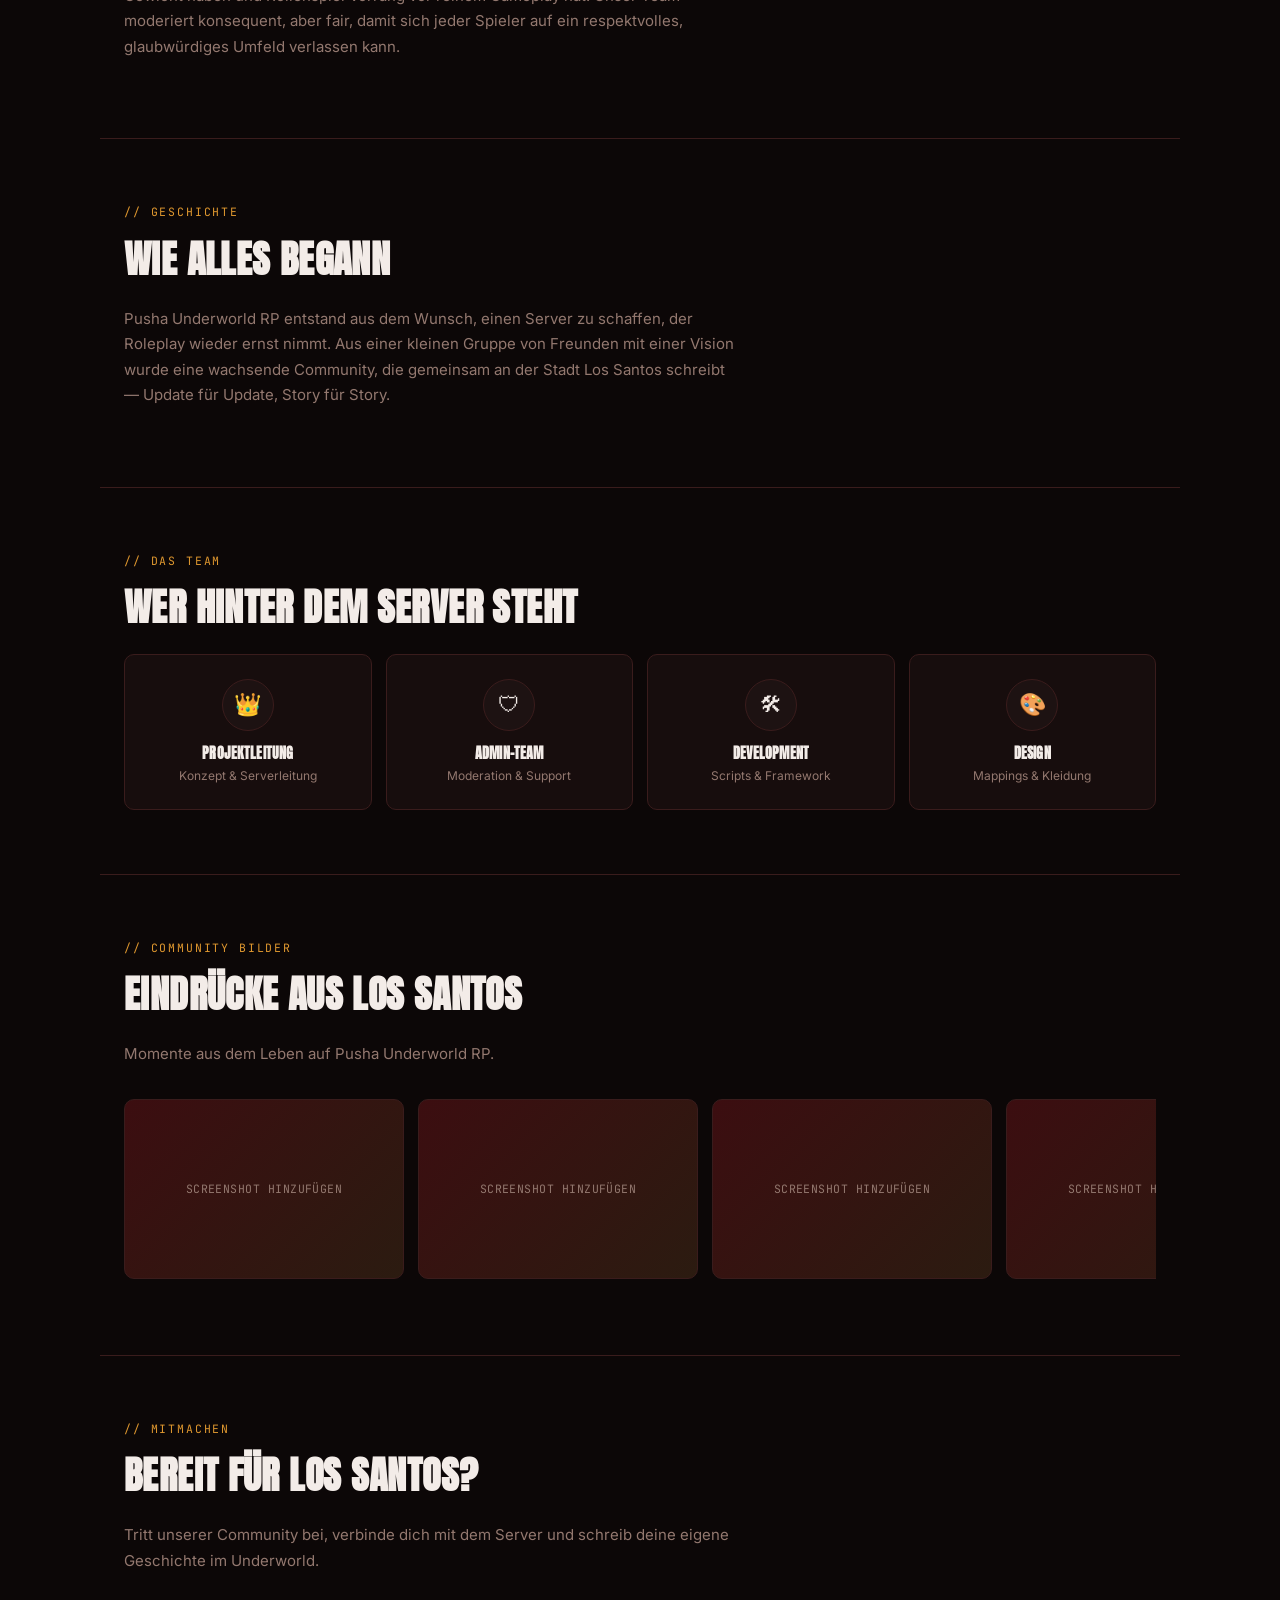
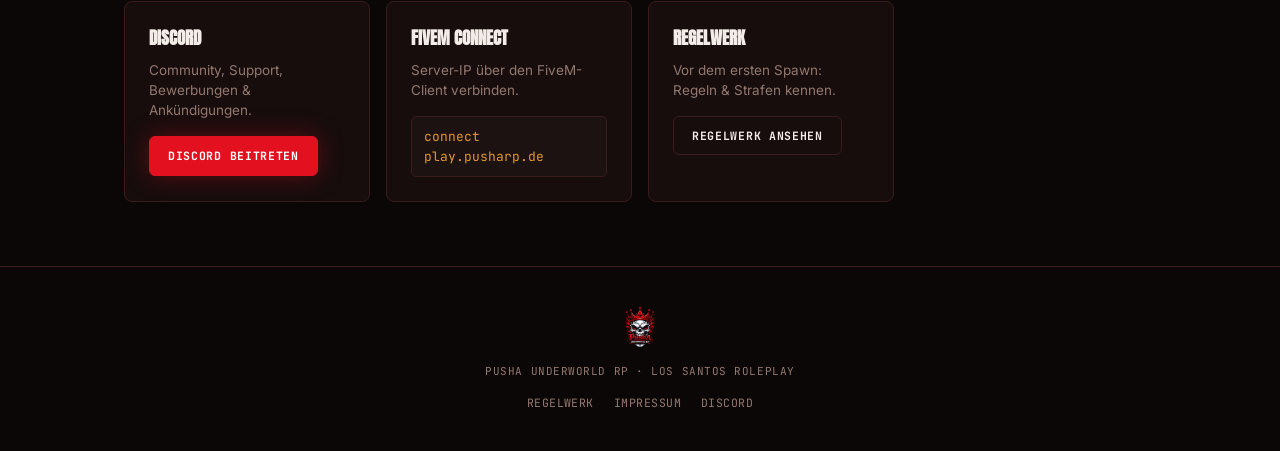
==== commit f06e4bc0: "Add files via upload" ====
--- a/index.html
+++ b/index.html
@@ -7,7 +7,7 @@
 <meta name="description" content="Pusha Underworld RP — GTA 5 Roleplay Server. Regelwerk, Community und Infos zum Server.">
 <link rel="preconnect" href="https://fonts.googleapis.com">
 <link href="https://fonts.googleapis.com/css2?family=Anton&family=Inter:wght@400;500;600;700&family=JetBrains+Mono:wght@400;500;700&display=swap" rel="stylesheet">
-<link rel="stylesheet" href="style.css?v=22">
+<link rel="stylesheet" href="style.css?v=23">
 <link rel="icon" type="image/x-icon" href="favicon.ico">
 <link rel="icon" type="image/png" sizes="32x32" href="favicon-32x32.png">
 <link rel="icon" type="image/png" sizes="16x16" href="favicon-16x16.png">
@@ -19,15 +19,25 @@
 <div class="grain"></div>
 <div class="vignette"></div>
 
+<!-- ═══════════════ NAV ═══════════════ -->
 <nav class="topnav">
   <a href="index.html" class="topnav-brand">
     <img src="logo.png" alt="Pusha Underworld RP Logo">
     <span>PUSHA <em>UNDERWORLD RP</em></span>
   </a>
   <div class="topnav-links">
-    <a href="index.html" class="is-active">Startseite</a>
+    <a href="index.html" class="is-active">Start</a>
+    <a href="#philosophie">Philosophie</a>
+    <a href="#geschichte">Geschichte</a>
     <a href="regelwerk.html">Regelwerk</a>
-    <a href="regelwerk.html#admin" id="navAdminBtnHome">Admin</a>
+    <a href="#team">Team</a>
+    <a href="impressum.html">Impressum</a>
+  </div>
+  <div class="topnav-actions">
+    <a href="#connect" class="nav-pill">
+      <span class="pill-dot"></span> <strong id="onlineCount">—</strong> ONLINE
+    </a>
+    <a href="#" class="nav-pill nav-pill-alert">🔒 ENTBANNUNG</a>
   </div>
 </nav>
 
@@ -42,61 +52,145 @@
       <span class="accent" data-text="UNDERWORLD">UNDERWORLD</span>
       <span>RP</span>
     </h1>
+    <p class="site-hero-tagline">DEINE STORY. DEINE STADT. DEINE KONSEQUENZEN.</p>
     <p class="site-hero-sub">Kein Skript-RP von der Stange. Bei uns zählt, wie du deine Story in Los Santos schreibst — Gangs, Fraktionen, Wirtschaft, echte Konsequenzen.</p>
     <div class="site-hero-cta">
-      <a href="#connect" class="cta-btn primary">Jetzt Verbinden</a>
-      <a href="regelwerk.html" class="cta-btn">Regelwerk lesen</a>
+      <a href="#" class="cta-btn primary">💬 Discord beitreten</a>
+      <a href="#" class="cta-btn">🎮 Server verbinden</a>
+    </div>
+
+    <div class="server-status-card">
+      <div class="server-status-head">
+        <img src="logo.png" alt="">
+        <div>
+          <strong>Pusha Underworld RP</strong>
+          <span class="status-live"><span class="status-dot"></span> SERVER ONLINE</span>
+        </div>
+      </div>
+      <div class="server-status-bar">
+        <div class="status-row">
+          <span>SPIELER</span>
+          <span id="playerCountLabel">128 / 256</span>
+        </div>
+        <div class="status-track"><div class="status-fill" id="playerCountFill"></div></div>
+      </div>
     </div>
   </div>
 </header>
 
 <main class="site-main">
 
-  <!-- ═══════════════ STATS STRIP ═══════════════ -->
-  <section class="stats-strip">
-    <div class="stat"><strong>24/7</strong><span>Server Online</span></div>
-    <div class="stat"><strong>Custom</strong><span>Jobs &amp; Wirtschaft</span></div>
-    <div class="stat"><strong>Live</strong><span>Aktives Admin-Team</span></div>
-    <div class="stat"><strong>Fair</strong><span>Transparentes Regelwerk</span></div>
-  </section>
-
-  <!-- ═══════════════ ÜBER UNS ═══════════════ -->
-  <section class="section">
-    <p class="section-kicker">// UEBER DEN SERVER</p>
-    <h2 class="section-title">Willkommen im Underworld</h2>
+  <!-- ═══════════════ INFO KACHELN ═══════════════ -->
+  <section class="section info-section">
+    <div class="info-grid">
+      <article class="info-card">
+        <div class="info-card-head">
+          <span class="info-icon">📖</span>
+          <h3>Regelwerk</h3>
+        </div>
+        <p>Unser Regelwerk garantiert faires, immersives Roleplay für alle Spieler.</p>
+        <ul class="info-list">
+          <li>Ab 18 Jahren</li>
+          <li>Respektvoller Umgang ist Pflicht</li>
+          <li>Filmreifes Roleplay</li>
+          <li>0 Toleranz bei Diskriminierung</li>
+          <li>0 Toleranz bei Cheating</li>
+        </ul>
+        <a href="regelwerk.html" class="info-link">Vollständiges Regelwerk ansehen →</a>
+      </article>
+
+      <article class="info-card">
+        <div class="info-card-head">
+          <span class="info-icon">🖥</span>
+          <h3>Server Info</h3>
+        </div>
+        <p class="info-highlight">Deutschlands neue Adresse für ernsthaftes Roleplay 🇩🇪 🇦🇹 🇨🇭</p>
+        <ul class="info-list">
+          <li>Wachsende, aktive Community</li>
+          <li>Creator &amp; Streamer Programm</li>
+          <li>Eigenes Framework</li>
+          <li>Custom Kleidung &amp; Mappings</li>
+          <li>Großteils selbst entwickelt</li>
+        </ul>
+      </article>
+
+      <article class="info-card">
+        <div class="info-card-head">
+          <span class="info-icon">⬇</span>
+          <h3>Downloads</h3>
+        </div>
+        <p>Wichtige Links und Voraussetzungen für neue Spieler.</p>
+        <ul class="info-list link-list">
+          <li><a href="#">Discord</a></li>
+          <li><a href="#">TeamSpeak</a></li>
+          <li><a href="#">FiveM</a></li>
+          <li><a href="#">GTA 5</a></li>
+        </ul>
+      </article>
+    </div>
+  </section>
+
+  <!-- ═══════════════ PHILOSOPHIE ═══════════════ -->
+  <section class="section" id="philosophie">
+    <p class="section-kicker">// PHILOSOPHIE</p>
+    <h2 class="section-title">Wofür wir stehen</h2>
     <p class="section-text">
-      Pusha Underworld RP ist ein GTA 5 Roleplay-Server mit Fokus auf ernsthaftes, tiefgehendes Roleplay.
-      Ob als Gangmitglied, Unternehmer, Polizist oder Rettungssanitäter — bei uns bekommt jede Rolle
-      echten Einfluss auf die Stadt. Unser Team sorgt für ein faires, gut moderiertes Umfeld, in dem
-      Geschichten zählen und Regelbrüche klare Konsequenzen haben.
+      Bei Pusha Underworld RP steht die Geschichte im Mittelpunkt — nicht der schnellste Loot oder die
+      lauteste Aktion. Wir bauen an einer Stadt, in der Entscheidungen Gewicht haben und Rollenspiel
+      Vorrang vor reinem Gameplay hat. Unser Team moderiert konsequent, aber fair, damit sich jeder
+      Spieler auf ein respektvolles, glaubwürdiges Umfeld verlassen kann.
     </p>
   </section>
 
-  <!-- ═══════════════ FEATURES ═══════════════ -->
-  <section class="section">
-    <p class="section-kicker">// WAS UNS AUSMACHT</p>
-    <h2 class="section-title">Features</h2>
-    <div class="feature-grid">
-      <article class="feature-card">
-        <div class="feature-icon">★</div>
-        <h3>Eigene Fraktionen</h3>
-        <p>Gangs, Polizei, EMS und Unternehmen mit echter Struktur und Einfluss auf die Stadt.</p>
-      </article>
-      <article class="feature-card">
-        <div class="feature-icon">★</div>
-        <h3>Custom Economy</h3>
-        <p>Eigene Jobs, Immobilien und Wirtschaftssystem — dein Aufstieg liegt in deiner Hand.</p>
-      </article>
-      <article class="feature-card">
-        <div class="feature-icon">★</div>
-        <h3>Aktives Team</h3>
-        <p>Erfahrene Admins und Moderatoren sorgen für faires, konsequentes Roleplay.</p>
-      </article>
-      <article class="feature-card">
-        <div class="feature-icon">★</div>
-        <h3>Klares Regelwerk</h3>
-        <p>Transparente Regeln mit nachvollziehbaren Strafen — für alle gleich, jederzeit einsehbar.</p>
-      </article>
+  <!-- ═══════════════ GESCHICHTE ═══════════════ -->
+  <section class="section" id="geschichte">
+    <p class="section-kicker">// GESCHICHTE</p>
+    <h2 class="section-title">Wie alles begann</h2>
+    <p class="section-text">
+      Pusha Underworld RP entstand aus dem Wunsch, einen Server zu schaffen, der Roleplay wieder
+      ernst nimmt. Aus einer kleinen Gruppe von Freunden mit einer Vision wurde eine wachsende
+      Community, die gemeinsam an der Stadt Los Santos schreibt — Update für Update, Story für Story.
+    </p>
+  </section>
+
+  <!-- ═══════════════ TEAM ═══════════════ -->
+  <section class="section" id="team">
+    <p class="section-kicker">// DAS TEAM</p>
+    <h2 class="section-title">Wer hinter dem Server steht</h2>
+    <div class="team-grid">
+      <div class="team-card">
+        <div class="team-avatar">👑</div>
+        <strong>Projektleitung</strong>
+        <span>Konzept &amp; Serverleitung</span>
+      </div>
+      <div class="team-card">
+        <div class="team-avatar">🛡</div>
+        <strong>Admin-Team</strong>
+        <span>Moderation &amp; Support</span>
+      </div>
+      <div class="team-card">
+        <div class="team-avatar">🛠</div>
+        <strong>Development</strong>
+        <span>Scripts &amp; Framework</span>
+      </div>
+      <div class="team-card">
+        <div class="team-avatar">🎨</div>
+        <strong>Design</strong>
+        <span>Mappings &amp; Kleidung</span>
+      </div>
+    </div>
+  </section>
+
+  <!-- ═══════════════ COMMUNITY GALERIE ═══════════════ -->
+  <section class="section gallery-section">
+    <p class="section-kicker">// COMMUNITY BILDER</p>
+    <h2 class="section-title">Eindrücke aus Los Santos</h2>
+    <p class="section-text">Momente aus dem Leben auf Pusha Underworld RP.</p>
+    <div class="gallery-scroll">
+      <div class="gallery-tile"><span>Screenshot hinzufügen</span></div>
+      <div class="gallery-tile"><span>Screenshot hinzufügen</span></div>
+      <div class="gallery-tile"><span>Screenshot hinzufügen</span></div>
+      <div class="gallery-tile"><span>Screenshot hinzufügen</span></div>
     </div>
   </section>
 
@@ -131,9 +225,16 @@
   <p>PUSHA UNDERWORLD RP · LOS SANTOS ROLEPLAY</p>
   <div class="footer-links">
     <a href="regelwerk.html">Regelwerk</a>
+    <a href="impressum.html">Impressum</a>
     <a href="#connect">Discord</a>
   </div>
 </footer>
+
+<script>
+  // Platzhalter-Zahlen -- hier spaeter echte Server-Werte eintragen/anbinden.
+  document.getElementById('onlineCount').textContent = '128';
+  document.getElementById('playerCountFill').style.width = '50%';
+</script>
 
 </body>
 </html>
--- a/style.css
+++ b/style.css
@@ -1213,3 +1213,283 @@
   letter-spacing: .04em;
 }
 .footer-links a:hover{ color: var(--pink); }
+
+/* ══════════════════════════════════════════════════════════════
+   NAV — Actions (Online-Counter, Entbannung)
+   ══════════════════════════════════════════════════════════════ */
+.topnav-actions{ display: flex; align-items: center; gap: 10px; }
+.nav-pill{
+  display: inline-flex; align-items: center; gap: 7px;
+  font-family: var(--mono);
+  font-size: 11px;
+  letter-spacing: .04em;
+  text-transform: uppercase;
+  color: var(--text);
+  text-decoration: none;
+  background: var(--panel);
+  border: 1px solid var(--line);
+  padding: 8px 13px;
+  border-radius: 20px;
+  transition: border-color .15s ease;
+}
+.nav-pill:hover{ border-color: var(--cyan); }
+.nav-pill strong{ color: var(--cyan); font-weight: 700; }
+.pill-dot{
+  width: 6px; height: 6px; border-radius: 50%;
+  background: #3ecb6e;
+  box-shadow: 0 0 6px #3ecb6e;
+}
+.nav-pill-alert{
+  border-color: var(--pink);
+  color: var(--pink);
+}
+.nav-pill-alert:hover{ background: rgba(227,16,31,.08); }
+
+@media (max-width: 900px){
+  .topnav-actions{ display: none; }
+  .topnav-actions.always-visible{ display: flex; }
+}
+
+/* ══════════════════════════════════════════════════════════════
+   HERO — Tagline + Server-Status-Karte
+   ══════════════════════════════════════════════════════════════ */
+.site-hero-tagline{
+  font-family: var(--mono);
+  font-size: 12.5px;
+  letter-spacing: .14em;
+  color: var(--cyan);
+  text-transform: uppercase;
+  margin: 18px 0 0;
+}
+.site-hero-sub{ margin-top: 10px; }
+
+.server-status-card{
+  max-width: 380px;
+  margin: 40px auto 0;
+  background: var(--panel);
+  border: 1px solid var(--line);
+  border-radius: 10px;
+  padding: 18px 20px;
+  text-align: left;
+}
+.server-status-head{
+  display: flex; align-items: center; gap: 12px;
+  margin-bottom: 16px;
+}
+.server-status-head img{ width: 34px; height: 34px; object-fit: contain; }
+.server-status-head strong{
+  display: block;
+  font-family: var(--display);
+  text-transform: uppercase;
+  font-size: 14px;
+  letter-spacing: .01em;
+}
+.status-live{
+  display: flex; align-items: center; gap: 6px;
+  font-family: var(--mono);
+  font-size: 10.5px;
+  color: #3ecb6e;
+  letter-spacing: .06em;
+  margin-top: 3px;
+}
+.status-dot{
+  width: 6px; height: 6px; border-radius: 50%;
+  background: #3ecb6e;
+  box-shadow: 0 0 6px #3ecb6e;
+}
+.status-row{
+  display: flex; justify-content: space-between;
+  font-family: var(--mono);
+  font-size: 11px;
+  color: var(--muted);
+  letter-spacing: .04em;
+  margin-bottom: 8px;
+}
+.status-row span:last-child{ color: var(--text); }
+.status-track{
+  height: 7px;
+  background: var(--panel-2);
+  border-radius: 4px;
+  overflow: hidden;
+}
+.status-fill{
+  height: 100%;
+  width: 0%;
+  background: linear-gradient(90deg, var(--pink), var(--cyan));
+  border-radius: 4px;
+  transition: width .6s ease;
+}
+
+/* ══════════════════════════════════════════════════════════════
+   INFO KACHELN (Regelwerk / Server Info / Downloads)
+   ══════════════════════════════════════════════════════════════ */
+.info-section{ padding-top: 56px; }
+.info-grid{
+  display: grid;
+  grid-template-columns: repeat(auto-fit, minmax(260px, 1fr));
+  gap: 16px;
+}
+.info-card{
+  background: var(--panel);
+  border: 1px solid var(--line);
+  border-radius: 10px;
+  padding: 26px;
+}
+.info-card-head{
+  display: flex; align-items: center; gap: 12px;
+  margin-bottom: 12px;
+}
+.info-icon{ font-size: 22px; }
+.info-card h3{
+  font-family: var(--display);
+  text-transform: uppercase;
+  font-size: 18px;
+  margin: 0;
+  letter-spacing: .01em;
+}
+.info-card > p{
+  color: var(--muted);
+  font-size: 13.5px;
+  line-height: 1.55;
+  margin: 0 0 14px;
+}
+.info-highlight{ color: var(--cyan) !important; }
+.info-list{
+  list-style: none;
+  margin: 0 0 16px;
+  padding: 0;
+  display: flex; flex-direction: column;
+}
+.info-list li{
+  font-size: 13px;
+  color: var(--text);
+  padding: 9px 0;
+  border-top: 1px solid var(--line);
+  position: relative;
+  padding-left: 16px;
+}
+.info-list li:first-child{ border-top: none; }
+.info-list li::before{
+  content: '›';
+  position: absolute; left: 0;
+  color: var(--pink);
+  font-weight: 700;
+}
+.info-list.link-list li::before{ content: '↓'; }
+.info-list.link-list a{
+  color: var(--text);
+  text-decoration: none;
+}
+.info-list.link-list a:hover{ color: var(--cyan); }
+.info-link{
+  display: inline-block;
+  font-family: var(--mono);
+  font-size: 12px;
+  color: var(--pink);
+  text-decoration: none;
+  letter-spacing: .03em;
+}
+.info-link:hover{ color: var(--cyan); }
+
+/* ══════════════════════════════════════════════════════════════
+   TEAM
+   ══════════════════════════════════════════════════════════════ */
+.team-grid{
+  display: grid;
+  grid-template-columns: repeat(auto-fit, minmax(160px, 1fr));
+  gap: 14px;
+  margin-top: 8px;
+}
+.team-card{
+  background: var(--panel);
+  border: 1px solid var(--line);
+  border-radius: 10px;
+  padding: 24px 16px;
+  text-align: center;
+}
+.team-avatar{
+  width: 52px; height: 52px;
+  margin: 0 auto 12px;
+  display: flex; align-items: center; justify-content: center;
+  font-size: 22px;
+  background: var(--panel-2);
+  border: 1px solid var(--line);
+  border-radius: 50%;
+}
+.team-card strong{
+  display: block;
+  font-family: var(--display);
+  text-transform: uppercase;
+  font-size: 13.5px;
+  letter-spacing: .01em;
+}
+.team-card span{
+  display: block;
+  margin-top: 4px;
+  font-size: 12px;
+  color: var(--muted);
+}
+
+/* ══════════════════════════════════════════════════════════════
+   COMMUNITY GALERIE
+   ══════════════════════════════════════════════════════════════ */
+.gallery-scroll{
+  display: flex;
+  gap: 14px;
+  overflow-x: auto;
+  padding: 8px 2px 12px;
+  margin-top: 24px;
+  scroll-snap-type: x proximity;
+}
+.gallery-tile{
+  flex: 0 0 auto;
+  width: 280px;
+  height: 180px;
+  border-radius: 10px;
+  background:
+    linear-gradient(135deg, rgba(227,16,31,.18), rgba(224,152,47,.1)),
+    var(--panel);
+  border: 1px solid var(--line);
+  display: flex; align-items: center; justify-content: center;
+  scroll-snap-align: start;
+}
+.gallery-tile span{
+  font-family: var(--mono);
+  font-size: 11.5px;
+  color: var(--muted);
+  text-transform: uppercase;
+  letter-spacing: .04em;
+}
+.gallery-scroll::-webkit-scrollbar{ height: 6px; }
+.gallery-scroll::-webkit-scrollbar-thumb{ background: var(--line); border-radius: 3px; }
+
+/* ══════════════════════════════════════════════════════════════
+   IMPRESSUM / LEGAL
+   ══════════════════════════════════════════════════════════════ */
+.legal-block{ max-width: 68ch; }
+.legal-block h3{
+  font-family: var(--display);
+  text-transform: uppercase;
+  font-size: 15px;
+  letter-spacing: .01em;
+  color: var(--cyan);
+  margin: 28px 0 8px;
+}
+.legal-block h3:first-child{ margin-top: 0; }
+.legal-block p{
+  color: var(--text);
+  font-size: 14px;
+  line-height: 1.7;
+  margin: 0;
+}
+.legal-hint{
+  margin-top: 28px !important;
+  padding: 14px 16px;
+  background: var(--panel);
+  border: 1px solid var(--line);
+  border-left: 3px solid var(--pink);
+  border-radius: 6px;
+  color: var(--muted) !important;
+  font-size: 12.5px !important;
+  line-height: 1.6 !important;
+}
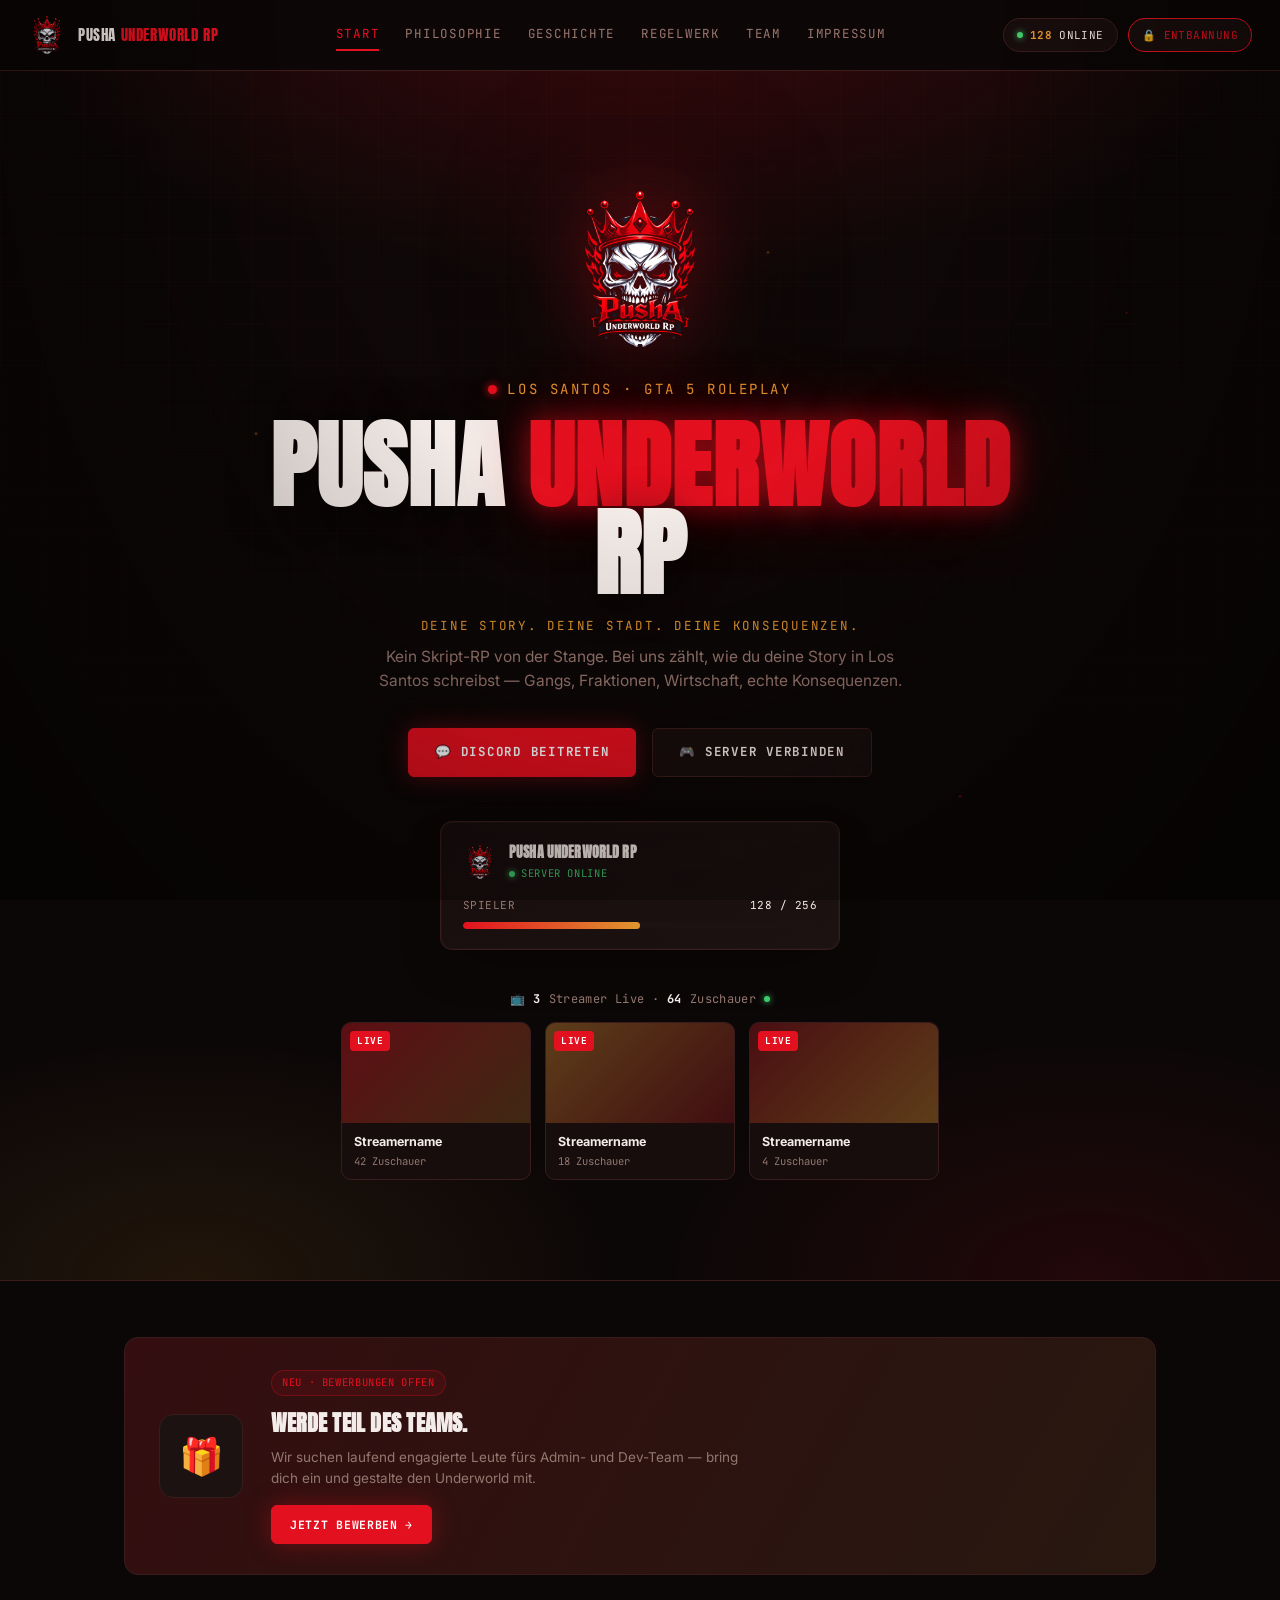
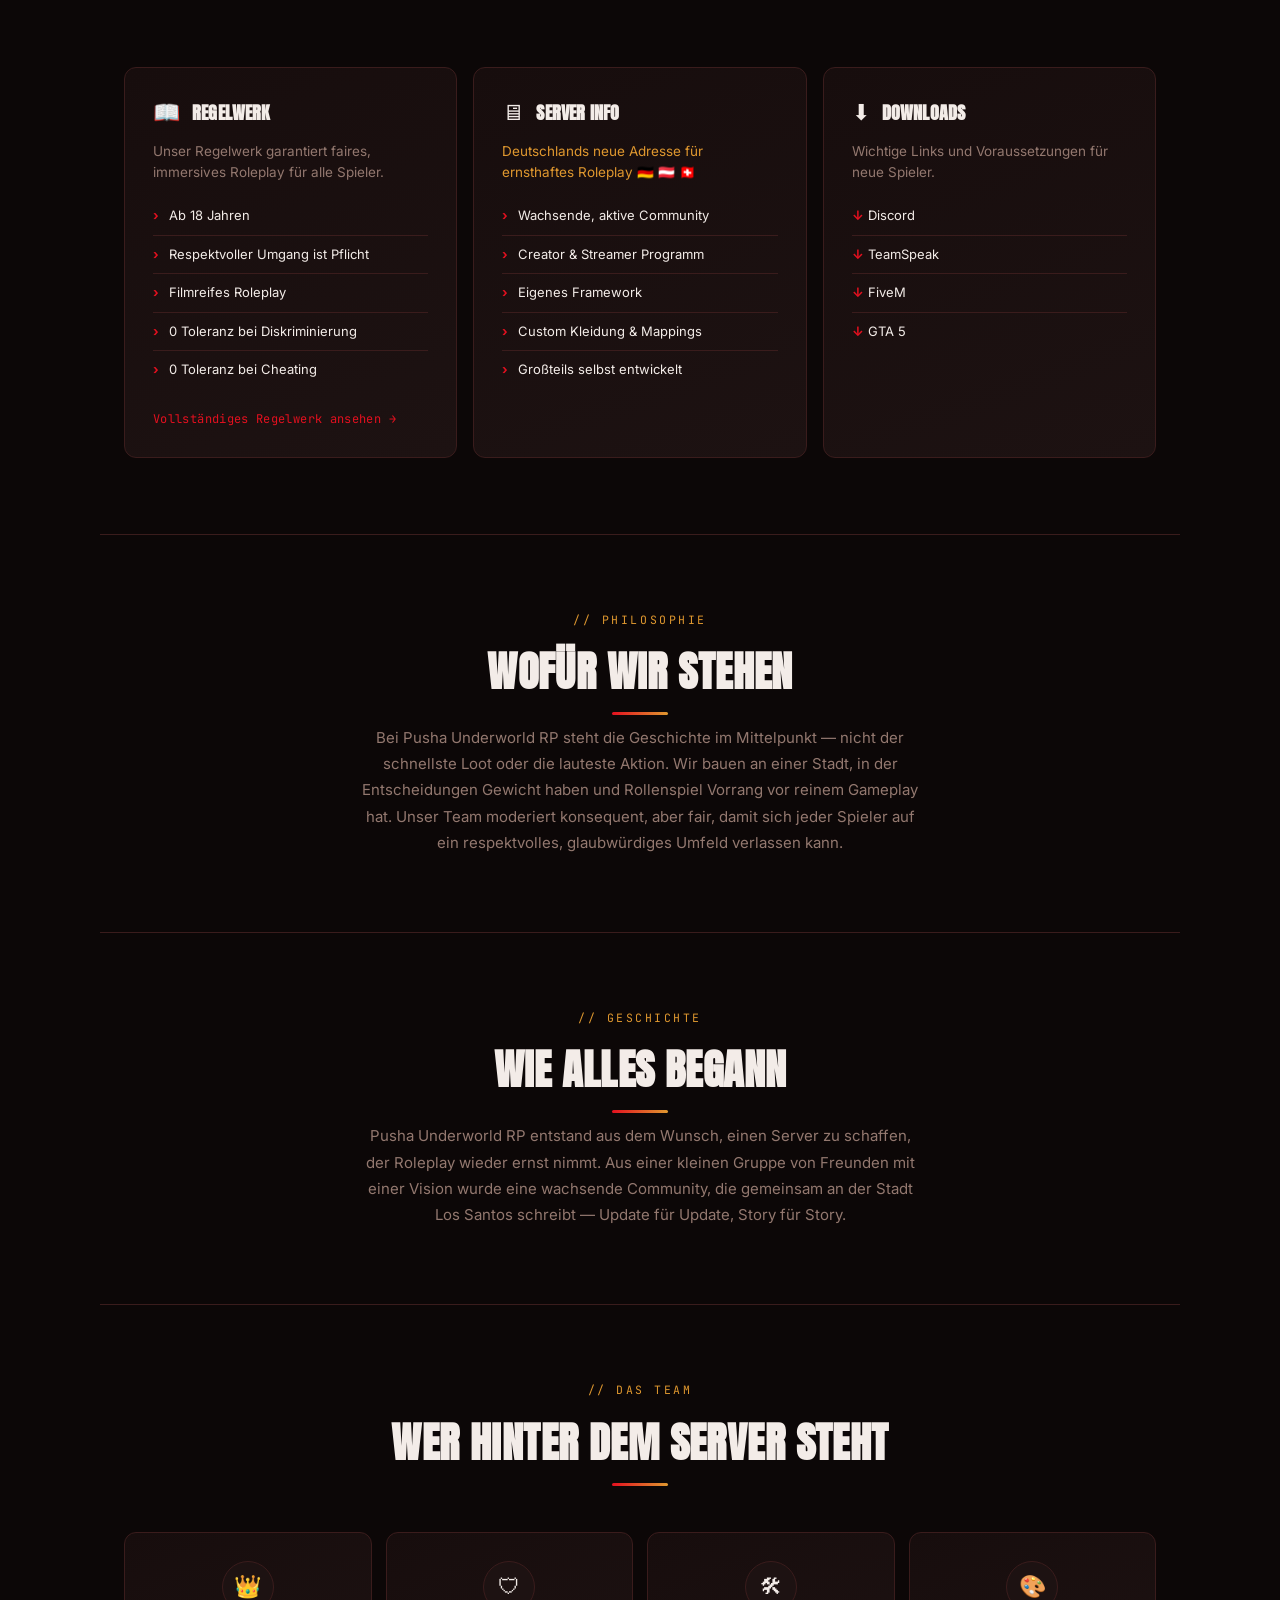
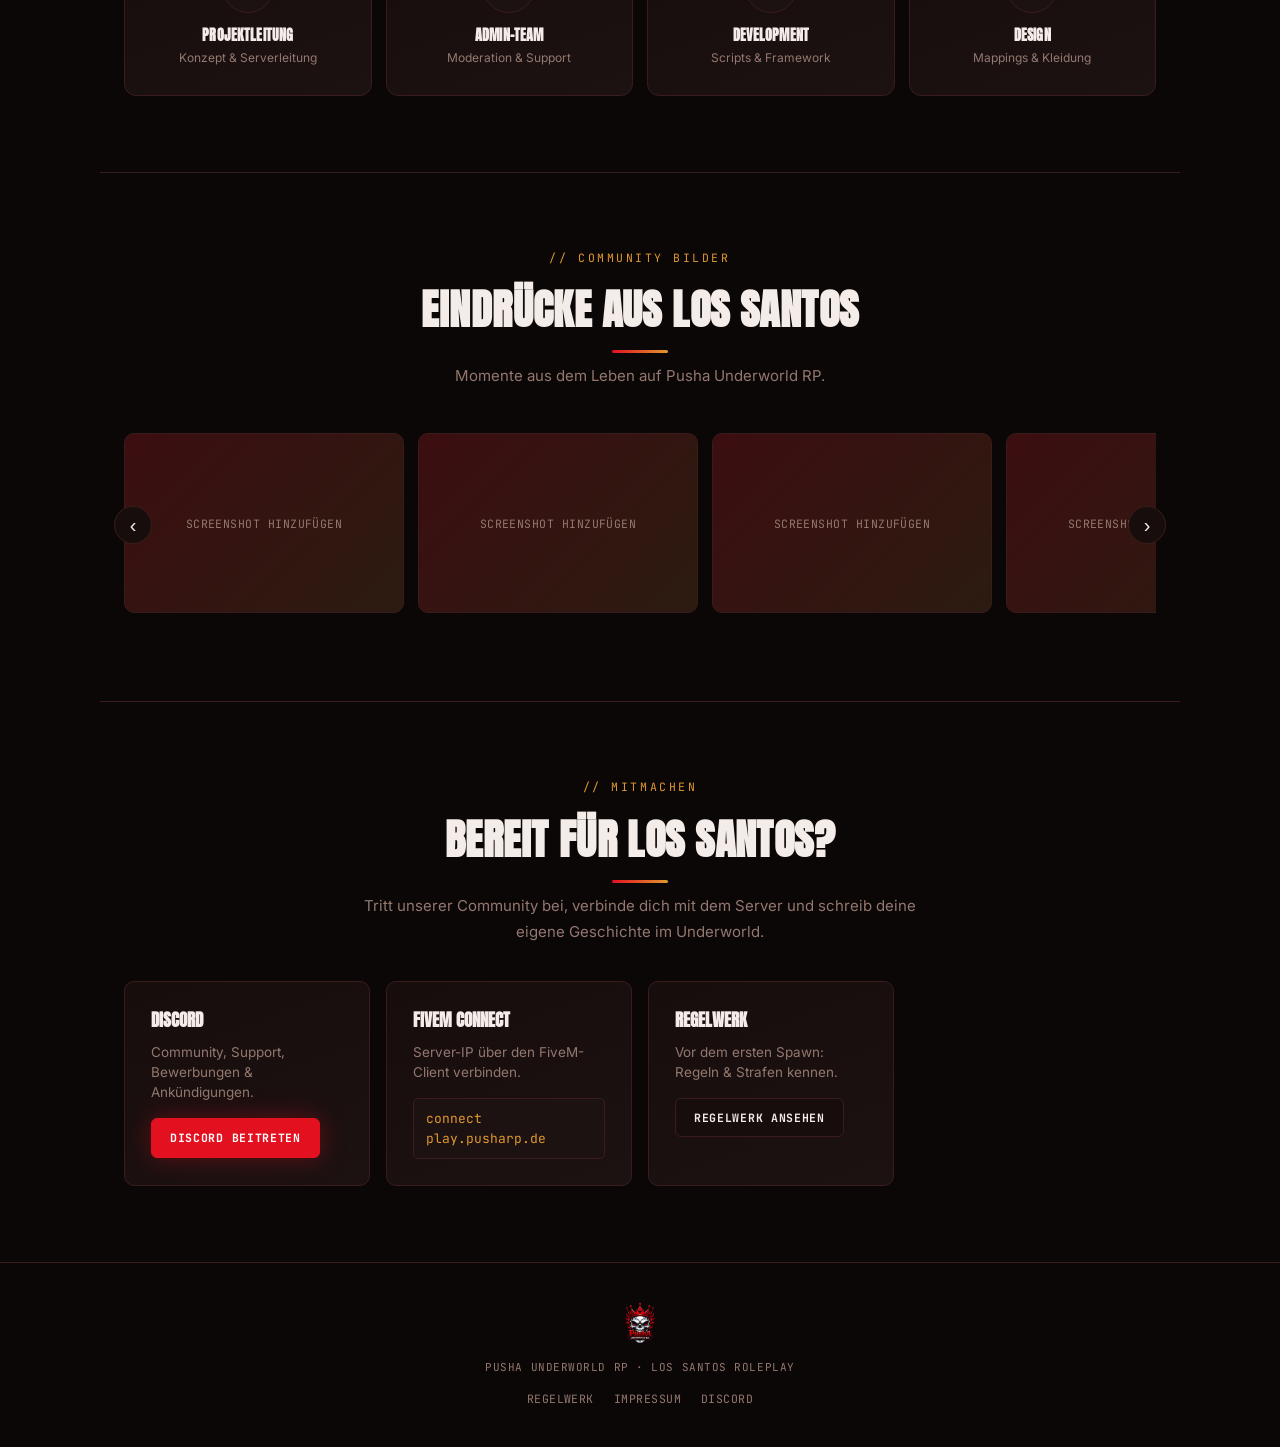
==== commit 87a61038: "Add files via upload" ====
--- a/index.html
+++ b/index.html
@@ -75,10 +75,41 @@
         <div class="status-track"><div class="status-fill" id="playerCountFill"></div></div>
       </div>
     </div>
+
+    <div class="streamer-strip">
+      <p class="streamer-strip-label">📺 <strong id="streamerCount">3</strong> Streamer Live · <strong id="viewerCount">64</strong> Zuschauer <span class="status-dot"></span></p>
+      <div class="streamer-row">
+        <article class="streamer-card">
+          <div class="streamer-thumb thumb-1"><span class="live-badge">LIVE</span></div>
+          <div class="streamer-meta"><strong>Streamername</strong><span>42 Zuschauer</span></div>
+        </article>
+        <article class="streamer-card">
+          <div class="streamer-thumb thumb-2"><span class="live-badge">LIVE</span></div>
+          <div class="streamer-meta"><strong>Streamername</strong><span>18 Zuschauer</span></div>
+        </article>
+        <article class="streamer-card">
+          <div class="streamer-thumb thumb-3"><span class="live-badge">LIVE</span></div>
+          <div class="streamer-meta"><strong>Streamername</strong><span>4 Zuschauer</span></div>
+        </article>
+      </div>
+    </div>
   </div>
 </header>
 
 <main class="site-main">
+
+  <!-- ═══════════════ PROMO BANNER ═══════════════ -->
+  <section class="section promo-section">
+    <div class="promo-banner">
+      <div class="promo-visual">🎁</div>
+      <div class="promo-body">
+        <span class="promo-tag">NEU · BEWERBUNGEN OFFEN</span>
+        <h3>Werde Teil des Teams.</h3>
+        <p>Wir suchen laufend engagierte Leute fürs Admin- und Dev-Team — bring dich ein und gestalte den Underworld mit.</p>
+        <a href="#" class="cta-btn primary small">Jetzt bewerben →</a>
+      </div>
+    </div>
+  </section>
 
   <!-- ═══════════════ INFO KACHELN ═══════════════ -->
   <section class="section info-section">
@@ -186,11 +217,15 @@
     <p class="section-kicker">// COMMUNITY BILDER</p>
     <h2 class="section-title">Eindrücke aus Los Santos</h2>
     <p class="section-text">Momente aus dem Leben auf Pusha Underworld RP.</p>
-    <div class="gallery-scroll">
-      <div class="gallery-tile"><span>Screenshot hinzufügen</span></div>
-      <div class="gallery-tile"><span>Screenshot hinzufügen</span></div>
-      <div class="gallery-tile"><span>Screenshot hinzufügen</span></div>
-      <div class="gallery-tile"><span>Screenshot hinzufügen</span></div>
+    <div class="gallery-wrap">
+      <button type="button" class="gallery-arrow gallery-prev" aria-label="Zurück" onclick="document.getElementById('galleryScroll').scrollBy({left:-300,behavior:'smooth'})">‹</button>
+      <div class="gallery-scroll" id="galleryScroll">
+        <div class="gallery-tile"><span>Screenshot hinzufügen</span></div>
+        <div class="gallery-tile"><span>Screenshot hinzufügen</span></div>
+        <div class="gallery-tile"><span>Screenshot hinzufügen</span></div>
+        <div class="gallery-tile"><span>Screenshot hinzufügen</span></div>
+      </div>
+      <button type="button" class="gallery-arrow gallery-next" aria-label="Weiter" onclick="document.getElementById('galleryScroll').scrollBy({left:300,behavior:'smooth'})">›</button>
     </div>
   </section>
 
--- a/style.css
+++ b/style.css
@@ -989,33 +989,60 @@
 .site-hero{
   position: relative;
   overflow: hidden;
-  padding: 96px 24px 80px;
+  padding: 120px 24px 96px;
   text-align: center;
+  display: flex;
+  align-items: center;
+  justify-content: center;
+  min-height: 88vh;
   background:
-    radial-gradient(ellipse 900px 460px at 50% -10%, rgba(227,16,31,.18), transparent 62%),
+    radial-gradient(ellipse 1100px 560px at 50% -10%, rgba(227,16,31,.22), transparent 60%),
+    radial-gradient(ellipse 700px 400px at 15% 100%, rgba(224,152,47,.10), transparent 60%),
+    radial-gradient(ellipse 700px 400px at 85% 100%, rgba(227,16,31,.10), transparent 60%),
     var(--bg);
   border-bottom: 1px solid var(--line);
 }
-.site-hero-inner{ position: relative; z-index: 1; max-width: 780px; margin: 0 auto; }
+.site-hero::before{
+  content: '';
+  position: absolute; inset: 0;
+  background-image: radial-gradient(2px 2px at 20% 30%, rgba(224,152,47,.5), transparent),
+    radial-gradient(2px 2px at 75% 60%, rgba(227,16,31,.5), transparent),
+    radial-gradient(1.5px 1.5px at 45% 80%, rgba(224,152,47,.4), transparent),
+    radial-gradient(1.5px 1.5px at 88% 20%, rgba(227,16,31,.4), transparent),
+    radial-gradient(2px 2px at 60% 15%, rgba(224,152,47,.35), transparent);
+  animation: emberFloat 9s ease-in-out infinite;
+  pointer-events: none;
+}
+@keyframes emberFloat{
+  0%, 100%{ transform: translateY(0); opacity: .7; }
+  50%{ transform: translateY(-18px); opacity: 1; }
+}
+.site-hero-inner{ position: relative; z-index: 1; max-width: 820px; margin: 0 auto; }
 .site-hero-logo{
-  width: 128px; height: 128px;
+  width: 156px; height: 156px;
   object-fit: contain;
-  margin: 0 auto 22px;
-  filter: drop-shadow(0 0 30px rgba(227,16,31,.4));
-}
-.site-hero .hero-eyebrow{ justify-content: center; margin-bottom: 20px; }
+  margin: 0 auto 26px;
+  filter: drop-shadow(0 0 40px rgba(227,16,31,.55)) drop-shadow(0 0 80px rgba(227,16,31,.25));
+  animation: logoGlow 4s ease-in-out infinite;
+}
+@keyframes logoGlow{
+  0%, 100%{ filter: drop-shadow(0 0 40px rgba(227,16,31,.55)) drop-shadow(0 0 80px rgba(227,16,31,.25)); }
+  50%{ filter: drop-shadow(0 0 56px rgba(227,16,31,.75)) drop-shadow(0 0 110px rgba(227,16,31,.4)); }
+}
+.site-hero .hero-eyebrow{ justify-content: center; margin-bottom: 22px; }
 .site-hero-title{
   margin: 0;
   font-family: var(--display);
   text-transform: uppercase;
-  line-height: .95;
-  font-size: clamp(38px, 8vw, 78px);
+  line-height: .92;
+  font-size: clamp(42px, 9vw, 96px);
   letter-spacing: .01em;
+  text-shadow: 0 4px 40px rgba(0,0,0,.5);
 }
 .site-hero-title span{ display: inline-block; }
 .site-hero-title .accent{
   color: var(--pink);
-  text-shadow: 0 0 24px rgba(227,16,31,.5), 0 0 60px rgba(227,16,31,.25);
+  text-shadow: 0 0 30px rgba(227,16,31,.6), 0 0 80px rgba(227,16,31,.3);
 }
 .site-hero-sub{
   max-width: 54ch;
@@ -1024,8 +1051,8 @@
   font-size: 15.5px;
 }
 .site-hero-cta{
-  display: flex; justify-content: center; gap: 14px;
-  margin-top: 32px;
+  display: flex; justify-content: center; gap: 16px;
+  margin-top: 36px;
   flex-wrap: wrap;
 }
 .cta-btn{
@@ -1092,28 +1119,46 @@
    GENERIC SECTIONS
    ══════════════════════════════════════════════════════════════ */
 .site-main{ max-width: 1080px; margin: 0 auto; }
-.section{ padding: 64px 24px; border-bottom: 1px solid var(--line); }
+.section{ padding: 76px 24px; border-bottom: 1px solid var(--line); text-align: center; }
 .section-kicker{
   font-family: var(--mono);
   font-size: 11.5px;
-  letter-spacing: .16em;
+  letter-spacing: .22em;
   color: var(--cyan);
-  margin: 0 0 10px;
+  margin: 0 0 12px;
   text-transform: uppercase;
 }
 .section-title{
   font-family: var(--display);
   text-transform: uppercase;
-  font-size: clamp(26px, 4vw, 38px);
-  margin: 0 0 18px;
+  font-size: clamp(28px, 4.4vw, 42px);
+  margin: 0 0 22px;
   letter-spacing: .01em;
+  position: relative;
+  display: inline-block;
+}
+.section-title::after{
+  content: '';
+  position: absolute;
+  left: 50%; bottom: -12px;
+  transform: translateX(-50%);
+  width: 56px; height: 3px;
+  background: linear-gradient(90deg, var(--pink), var(--cyan));
+  border-radius: 2px;
 }
 .section-text{
-  max-width: 68ch;
+  max-width: 62ch;
+  margin: 0 auto;
   color: var(--muted);
   font-size: 15px;
-  line-height: 1.7;
-}
+  line-height: 1.75;
+  text-align: center;
+}
+.section > .info-grid,
+.section > .feature-grid,
+.section > .team-grid,
+.section > .connect-grid,
+.section > .gallery-scroll{ text-align: left; margin-top: 36px; }
 
 .feature-grid{
   display: grid;
@@ -1159,11 +1204,13 @@
   margin-top: 28px;
 }
 .connect-card{
-  background: var(--panel);
-  border: 1px solid var(--line);
-  border-radius: 8px;
-  padding: 24px;
-}
+  background: linear-gradient(160deg, var(--panel), var(--panel-2));
+  border: 1px solid var(--line);
+  border-radius: 10px;
+  padding: 26px;
+  transition: border-color .2s ease, transform .2s ease;
+}
+.connect-card:hover{ border-color: var(--pink); transform: translateY(-3px); }
 .connect-card h3{
   font-family: var(--display);
   text-transform: uppercase;
@@ -1264,13 +1311,14 @@
 .site-hero-sub{ margin-top: 10px; }
 
 .server-status-card{
-  max-width: 380px;
-  margin: 40px auto 0;
-  background: var(--panel);
-  border: 1px solid var(--line);
-  border-radius: 10px;
-  padding: 18px 20px;
+  max-width: 400px;
+  margin: 44px auto 0;
+  background: linear-gradient(160deg, var(--panel), var(--panel-2));
+  border: 1px solid var(--line);
+  border-radius: 12px;
+  padding: 20px 22px;
   text-align: left;
+  box-shadow: 0 20px 50px -20px rgba(0,0,0,.6), 0 0 0 1px rgba(255,255,255,.02) inset;
 }
 .server-status-head{
   display: flex; align-items: center; gap: 12px;
@@ -1330,10 +1378,16 @@
   gap: 16px;
 }
 .info-card{
-  background: var(--panel);
-  border: 1px solid var(--line);
-  border-radius: 10px;
-  padding: 26px;
+  background: linear-gradient(160deg, var(--panel), var(--panel-2));
+  border: 1px solid var(--line);
+  border-radius: 12px;
+  padding: 28px;
+  transition: border-color .2s ease, transform .2s ease, box-shadow .2s ease;
+}
+.info-card:hover{
+  border-color: var(--pink);
+  transform: translateY(-3px);
+  box-shadow: 0 20px 40px -20px rgba(227,16,31,.3);
 }
 .info-card-head{
   display: flex; align-items: center; gap: 12px;
@@ -1401,12 +1455,14 @@
   margin-top: 8px;
 }
 .team-card{
-  background: var(--panel);
-  border: 1px solid var(--line);
-  border-radius: 10px;
-  padding: 24px 16px;
+  background: linear-gradient(160deg, var(--panel), var(--panel-2));
+  border: 1px solid var(--line);
+  border-radius: 12px;
+  padding: 28px 16px;
   text-align: center;
-}
+  transition: border-color .2s ease, transform .2s ease;
+}
+.team-card:hover{ border-color: var(--cyan); transform: translateY(-3px); }
 .team-avatar{
   width: 52px; height: 52px;
   margin: 0 auto 12px;
@@ -1493,3 +1549,143 @@
   font-size: 12.5px !important;
   line-height: 1.6 !important;
 }
+
+/* ══════════════════════════════════════════════════════════════
+   STREAMER STRIP (im Hero)
+   ══════════════════════════════════════════════════════════════ */
+.streamer-strip{ margin-top: 40px; text-align: left; }
+.streamer-strip-label{
+  display: flex; align-items: center; gap: 8px;
+  justify-content: center;
+  font-family: var(--mono);
+  font-size: 12px;
+  color: var(--muted);
+  letter-spacing: .03em;
+  margin: 0 0 14px;
+}
+.streamer-strip-label strong{ color: var(--text); }
+.streamer-row{
+  display: flex; gap: 14px;
+  overflow-x: auto;
+  justify-content: center;
+  padding-bottom: 4px;
+}
+.streamer-card{
+  flex: 0 0 auto;
+  width: 190px;
+  background: var(--panel);
+  border: 1px solid var(--line);
+  border-radius: 10px;
+  overflow: hidden;
+  transition: border-color .2s ease, transform .2s ease;
+}
+.streamer-card:hover{ border-color: var(--pink); transform: translateY(-2px); }
+.streamer-thumb{
+  position: relative;
+  height: 100px;
+  background: linear-gradient(135deg, rgba(227,16,31,.35), rgba(224,152,47,.2));
+}
+.streamer-thumb.thumb-2{ background: linear-gradient(135deg, rgba(224,152,47,.35), rgba(227,16,31,.2)); }
+.streamer-thumb.thumb-3{ background: linear-gradient(135deg, rgba(227,16,31,.25), rgba(224,152,47,.35)); }
+.live-badge{
+  position: absolute; top: 8px; left: 8px;
+  background: var(--pink);
+  color: #fff;
+  font-family: var(--mono);
+  font-size: 9.5px;
+  font-weight: 700;
+  letter-spacing: .06em;
+  padding: 3px 7px;
+  border-radius: 4px;
+}
+.streamer-meta{
+  padding: 10px 12px;
+  display: flex; flex-direction: column; gap: 2px;
+}
+.streamer-meta strong{
+  font-family: var(--body);
+  font-size: 12.5px;
+  color: var(--text);
+}
+.streamer-meta span{
+  font-family: var(--mono);
+  font-size: 10.5px;
+  color: var(--muted);
+}
+
+/* ══════════════════════════════════════════════════════════════
+   PROMO BANNER
+   ══════════════════════════════════════════════════════════════ */
+.promo-section{ padding-top: 56px; padding-bottom: 0; border-bottom: none; }
+.promo-banner{
+  display: flex; align-items: center; gap: 28px;
+  background: linear-gradient(120deg, rgba(227,16,31,.14), rgba(224,152,47,.08)), var(--panel);
+  border: 1px solid var(--line);
+  border-radius: 14px;
+  padding: 30px 34px;
+  text-align: left;
+}
+.promo-visual{
+  flex: 0 0 auto;
+  width: 84px; height: 84px;
+  display: flex; align-items: center; justify-content: center;
+  font-size: 36px;
+  background: var(--panel-2);
+  border: 1px solid var(--line);
+  border-radius: 14px;
+}
+.promo-tag{
+  display: inline-block;
+  font-family: var(--mono);
+  font-size: 10.5px;
+  letter-spacing: .06em;
+  color: var(--pink);
+  background: rgba(227,16,31,.1);
+  border: 1px solid rgba(227,16,31,.3);
+  padding: 4px 10px;
+  border-radius: 20px;
+  margin-bottom: 10px;
+}
+.promo-body h3{
+  font-family: var(--display);
+  text-transform: uppercase;
+  font-size: 22px;
+  margin: 0 0 8px;
+  letter-spacing: .01em;
+}
+.promo-body p{
+  color: var(--muted);
+  font-size: 13.5px;
+  margin: 0 0 16px;
+  max-width: 52ch;
+  line-height: 1.55;
+}
+@media (max-width: 640px){
+  .promo-banner{ flex-direction: column; text-align: center; }
+  .promo-body p{ margin-left: auto; margin-right: auto; }
+}
+
+/* ══════════════════════════════════════════════════════════════
+   GALERIE PFEILE
+   ══════════════════════════════════════════════════════════════ */
+.gallery-wrap{ position: relative; margin-top: 36px; }
+.gallery-wrap .gallery-scroll{ margin-top: 0; }
+.gallery-arrow{
+  position: absolute; top: 50%; transform: translateY(-50%);
+  width: 38px; height: 38px;
+  display: flex; align-items: center; justify-content: center;
+  background: var(--panel);
+  border: 1px solid var(--line);
+  color: var(--text);
+  font-size: 20px;
+  border-radius: 50%;
+  cursor: pointer;
+  z-index: 2;
+  transition: border-color .15s ease, color .15s ease;
+}
+.gallery-arrow:hover{ border-color: var(--pink); color: var(--pink); }
+.gallery-prev{ left: -10px; }
+.gallery-next{ right: -10px; }
+@media (max-width: 640px){
+  .gallery-arrow{ display: none; }
+}
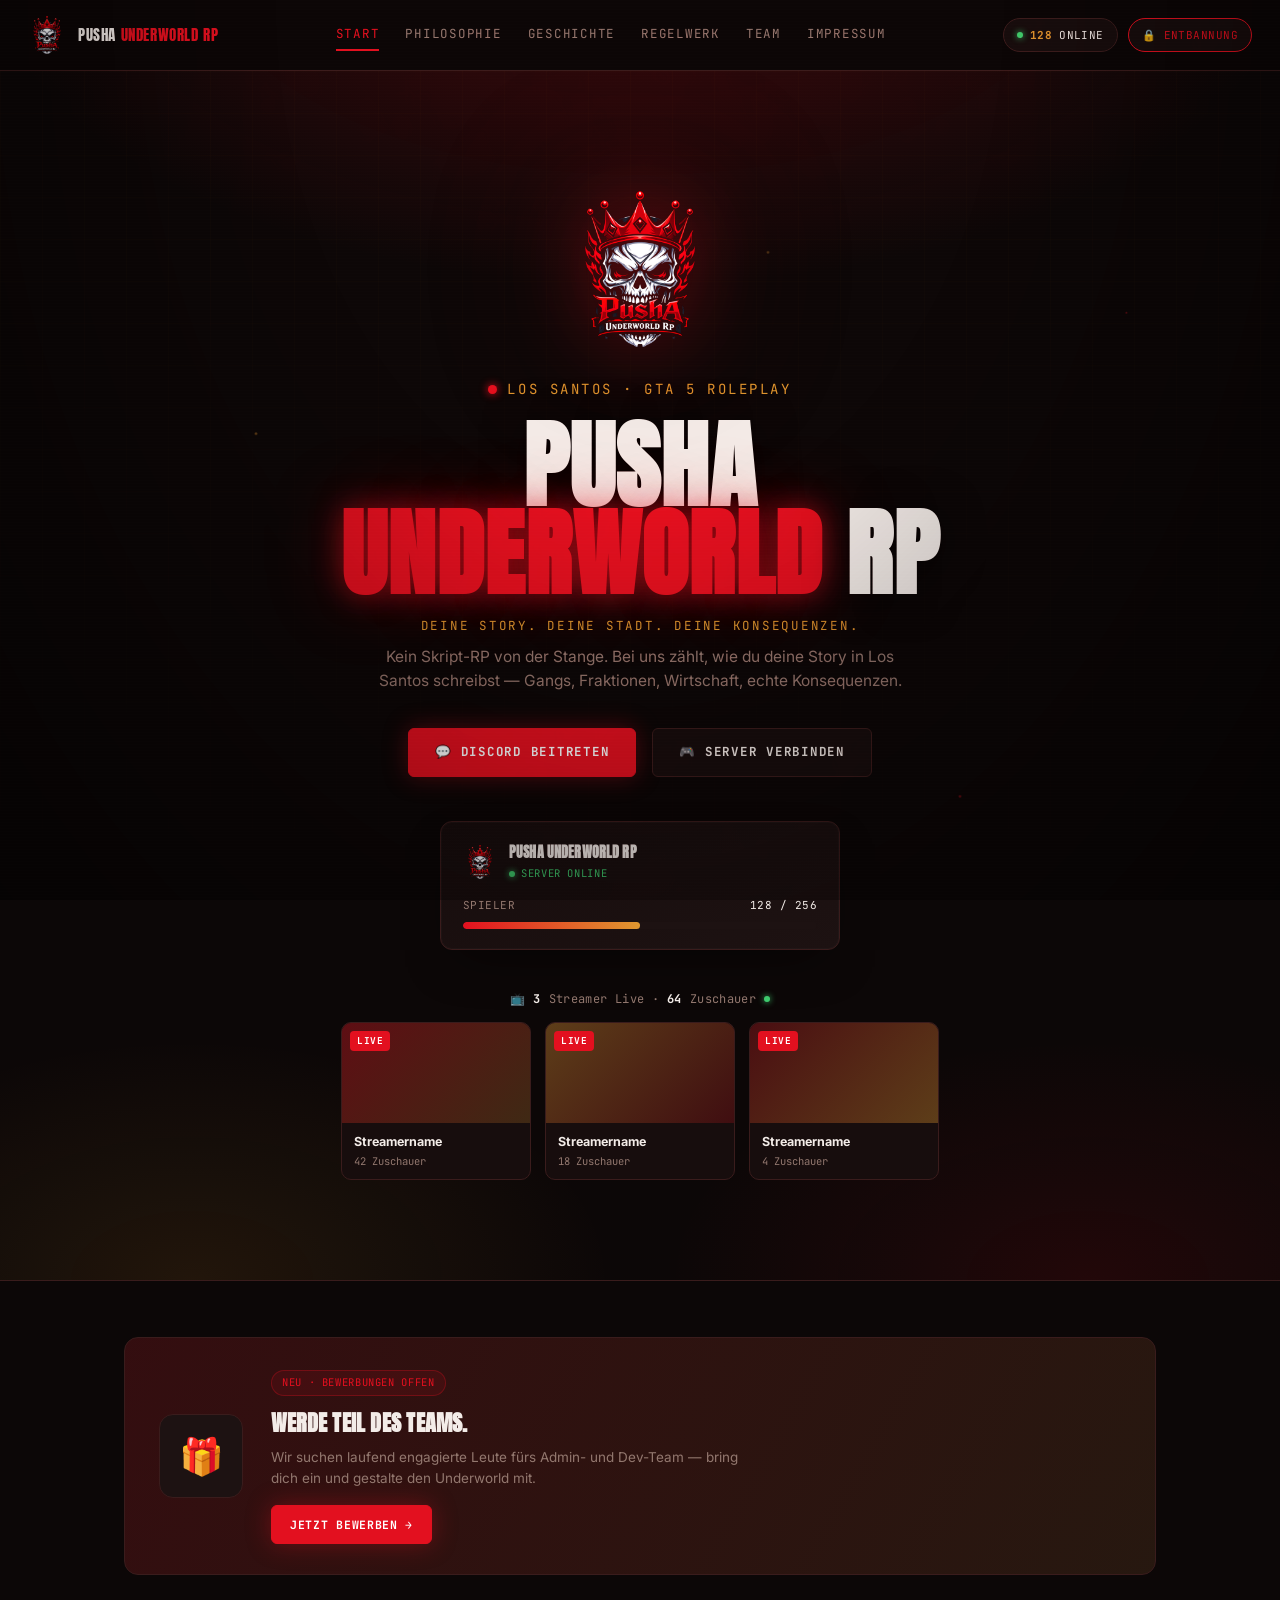
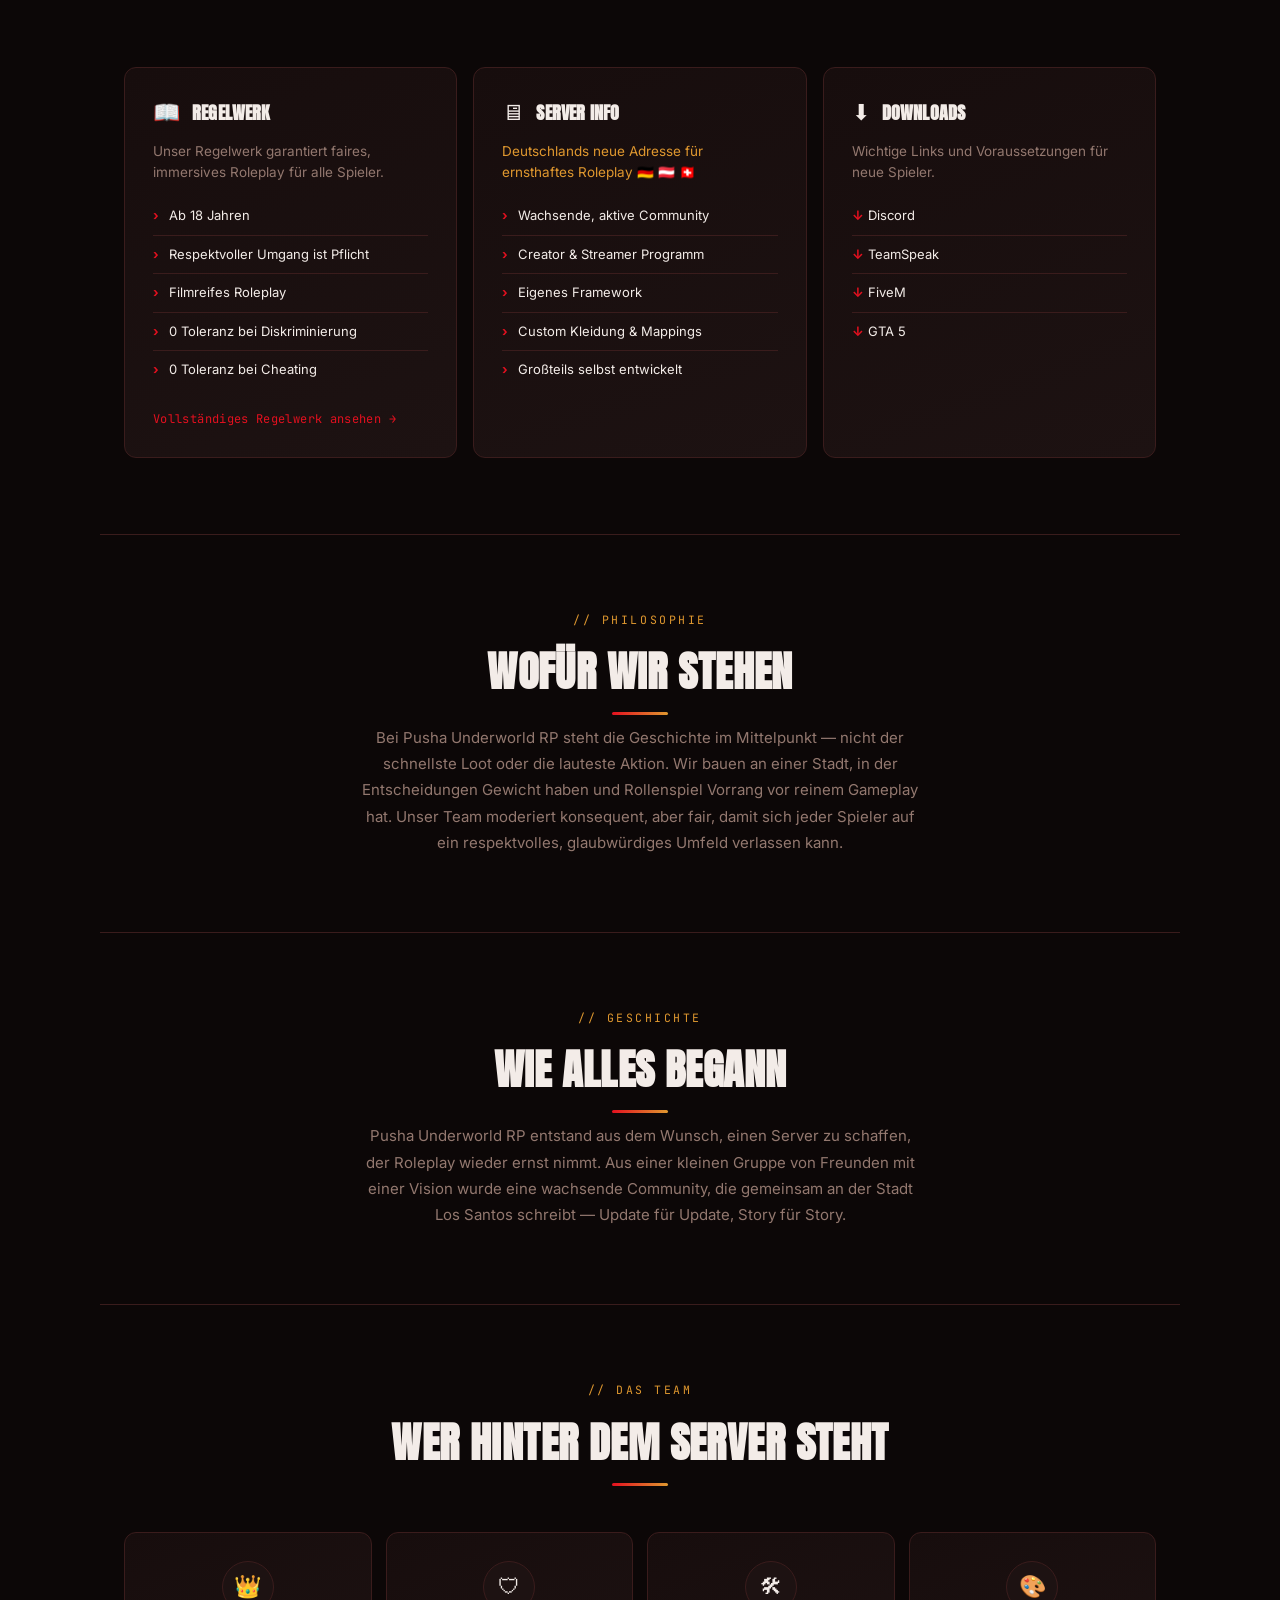
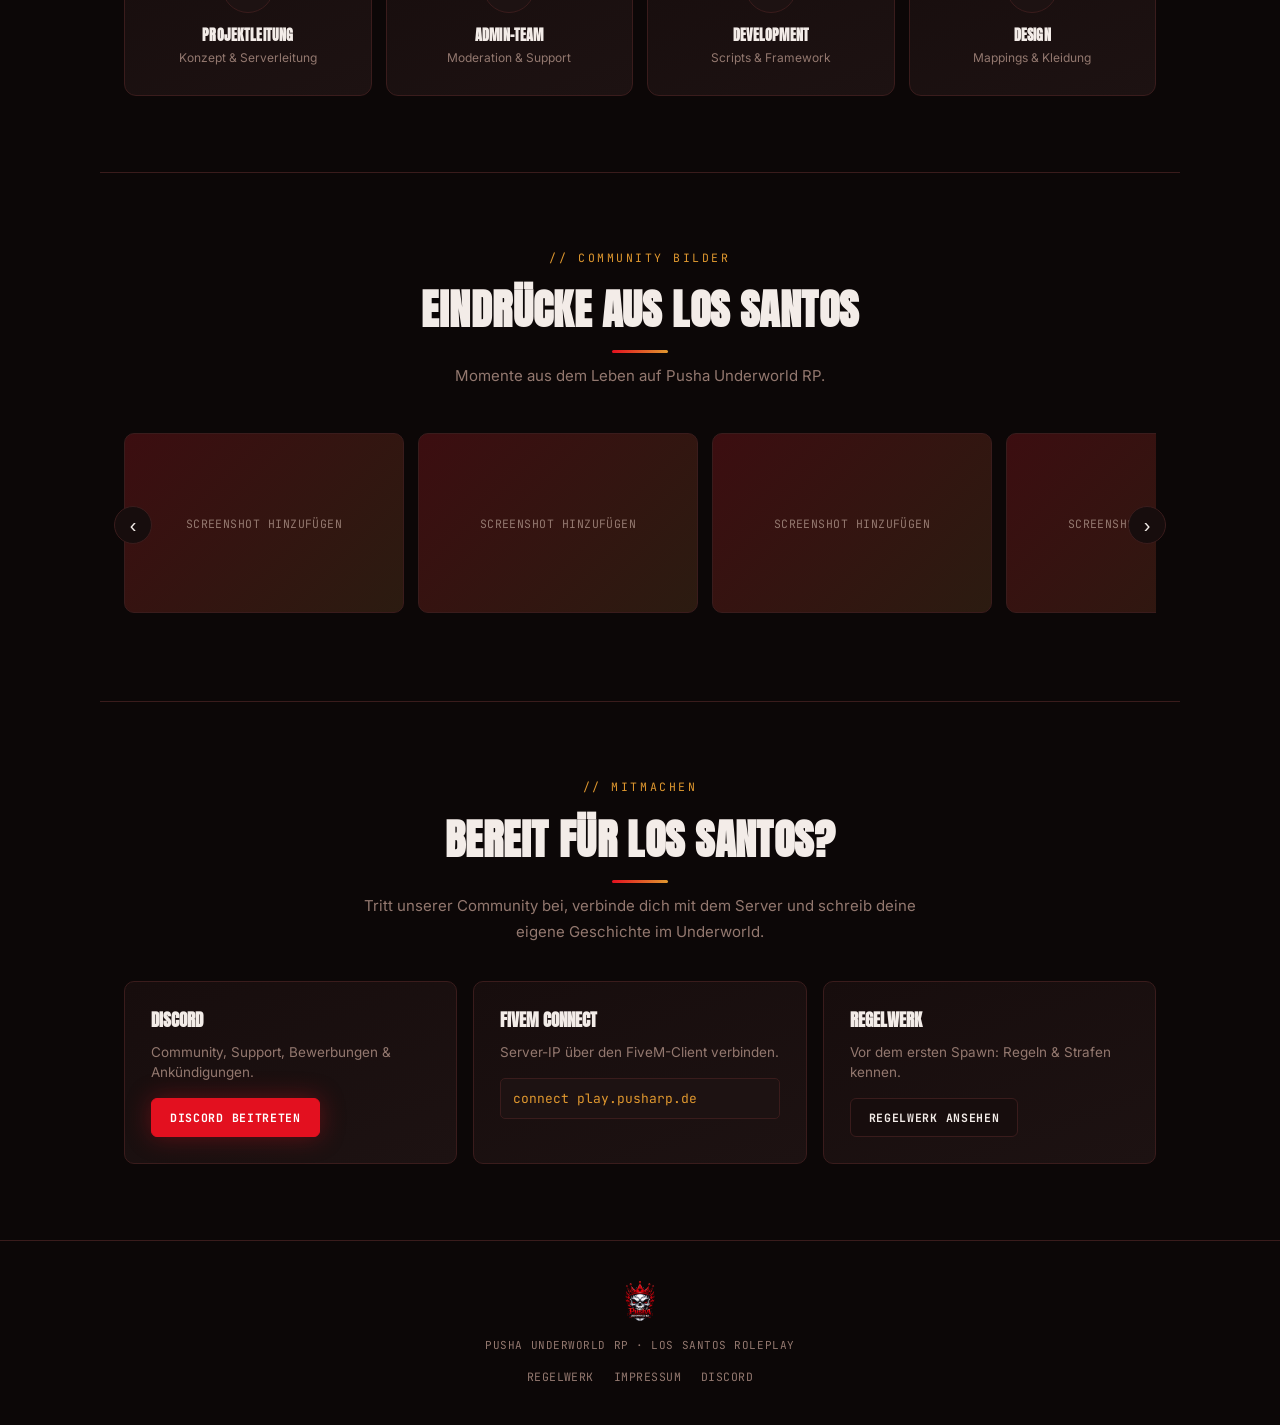
==== commit 173f4361: "Add files via upload" ====
--- a/index.html
+++ b/index.html
@@ -48,9 +48,8 @@
     <img src="logo.png" alt="Pusha Underworld RP Logo" class="site-hero-logo">
     <div class="hero-eyebrow"><span class="dot"></span> LOS SANTOS · GTA 5 ROLEPLAY</div>
     <h1 class="site-hero-title">
-      <span>PUSHA</span>
-      <span class="accent" data-text="UNDERWORLD">UNDERWORLD</span>
-      <span>RP</span>
+      <span class="line">PUSHA</span>
+      <span class="line"><span class="accent" data-text="UNDERWORLD">UNDERWORLD</span> RP</span>
     </h1>
     <p class="site-hero-tagline">DEINE STORY. DEINE STADT. DEINE KONSEQUENZEN.</p>
     <p class="site-hero-sub">Kein Skript-RP von der Stange. Bei uns zählt, wie du deine Story in Los Santos schreibst — Gangs, Fraktionen, Wirtschaft, echte Konsequenzen.</p>
--- a/style.css
+++ b/style.css
@@ -261,7 +261,7 @@
 /* ── Card grid ─────────────────────────────────────────── */
 .grid{
   display: grid;
-  grid-template-columns: repeat(auto-fill, minmax(240px, 1fr));
+  grid-template-columns: repeat(auto-fit, minmax(240px, 1fr));
   align-items: stretch;
   grid-auto-rows: 122px;
   gap: 10px;
@@ -1039,7 +1039,7 @@
   letter-spacing: .01em;
   text-shadow: 0 4px 40px rgba(0,0,0,.5);
 }
-.site-hero-title span{ display: inline-block; }
+.site-hero-title span.line{ display: block; }
 .site-hero-title .accent{
   color: var(--pink);
   text-shadow: 0 0 30px rgba(227,16,31,.6), 0 0 80px rgba(227,16,31,.3);
@@ -1162,7 +1162,7 @@
 
 .feature-grid{
   display: grid;
-  grid-template-columns: repeat(auto-fill, minmax(220px, 1fr));
+  grid-template-columns: repeat(auto-fit, minmax(220px, 1fr));
   gap: 16px;
   margin-top: 8px;
 }
@@ -1199,7 +1199,7 @@
 .connect-section{ border-bottom: none; }
 .connect-grid{
   display: grid;
-  grid-template-columns: repeat(auto-fill, minmax(230px, 1fr));
+  grid-template-columns: repeat(auto-fit, minmax(230px, 1fr));
   gap: 16px;
   margin-top: 28px;
 }
@@ -1508,7 +1508,9 @@
   border: 1px solid var(--line);
   display: flex; align-items: center; justify-content: center;
   scroll-snap-align: start;
-}
+  transition: border-color .2s ease, transform .2s ease;
+}
+.gallery-tile:hover{ border-color: var(--pink); transform: translateY(-3px); }
 .gallery-tile span{
   font-family: var(--mono);
   font-size: 11.5px;
@@ -1624,7 +1626,9 @@
   border-radius: 14px;
   padding: 30px 34px;
   text-align: left;
-}
+  transition: border-color .2s ease, transform .2s ease;
+}
+.promo-banner:hover{ border-color: var(--pink); transform: translateY(-2px); }
 .promo-visual{
   flex: 0 0 auto;
   width: 84px; height: 84px;
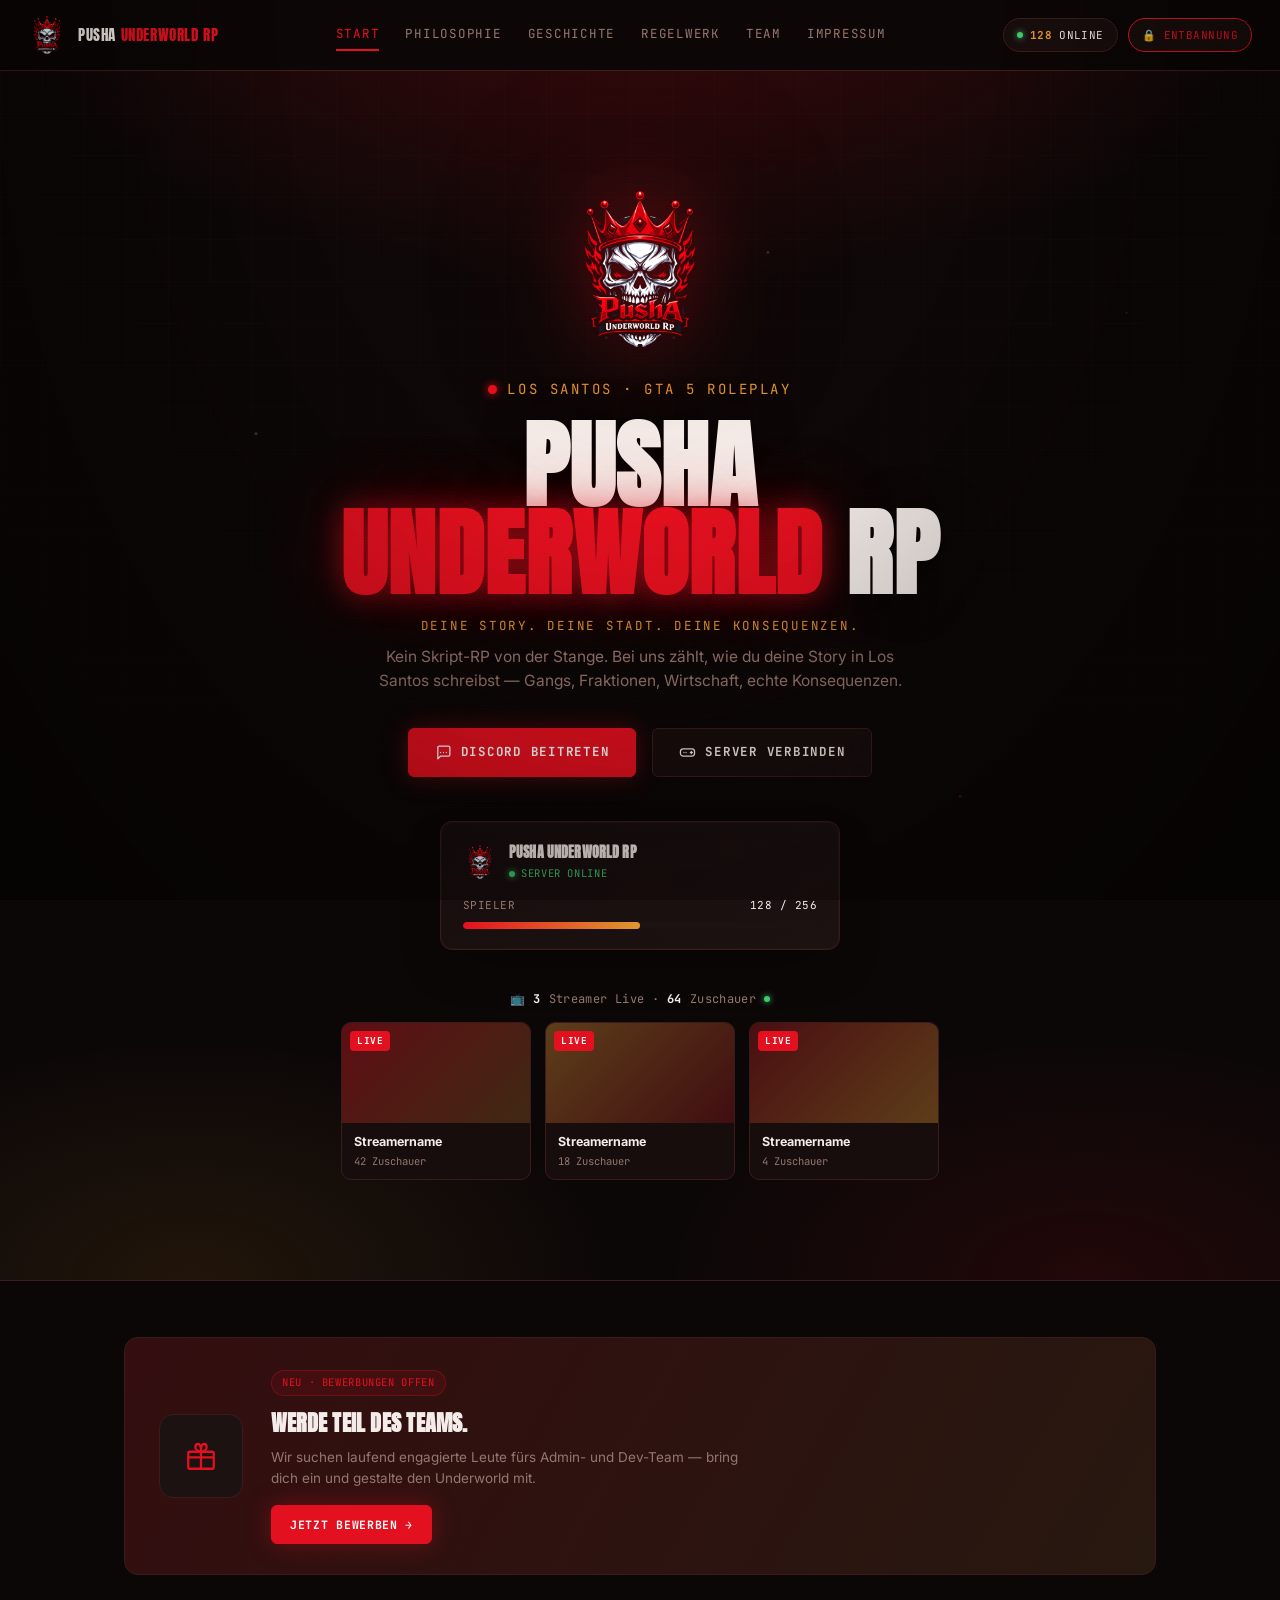
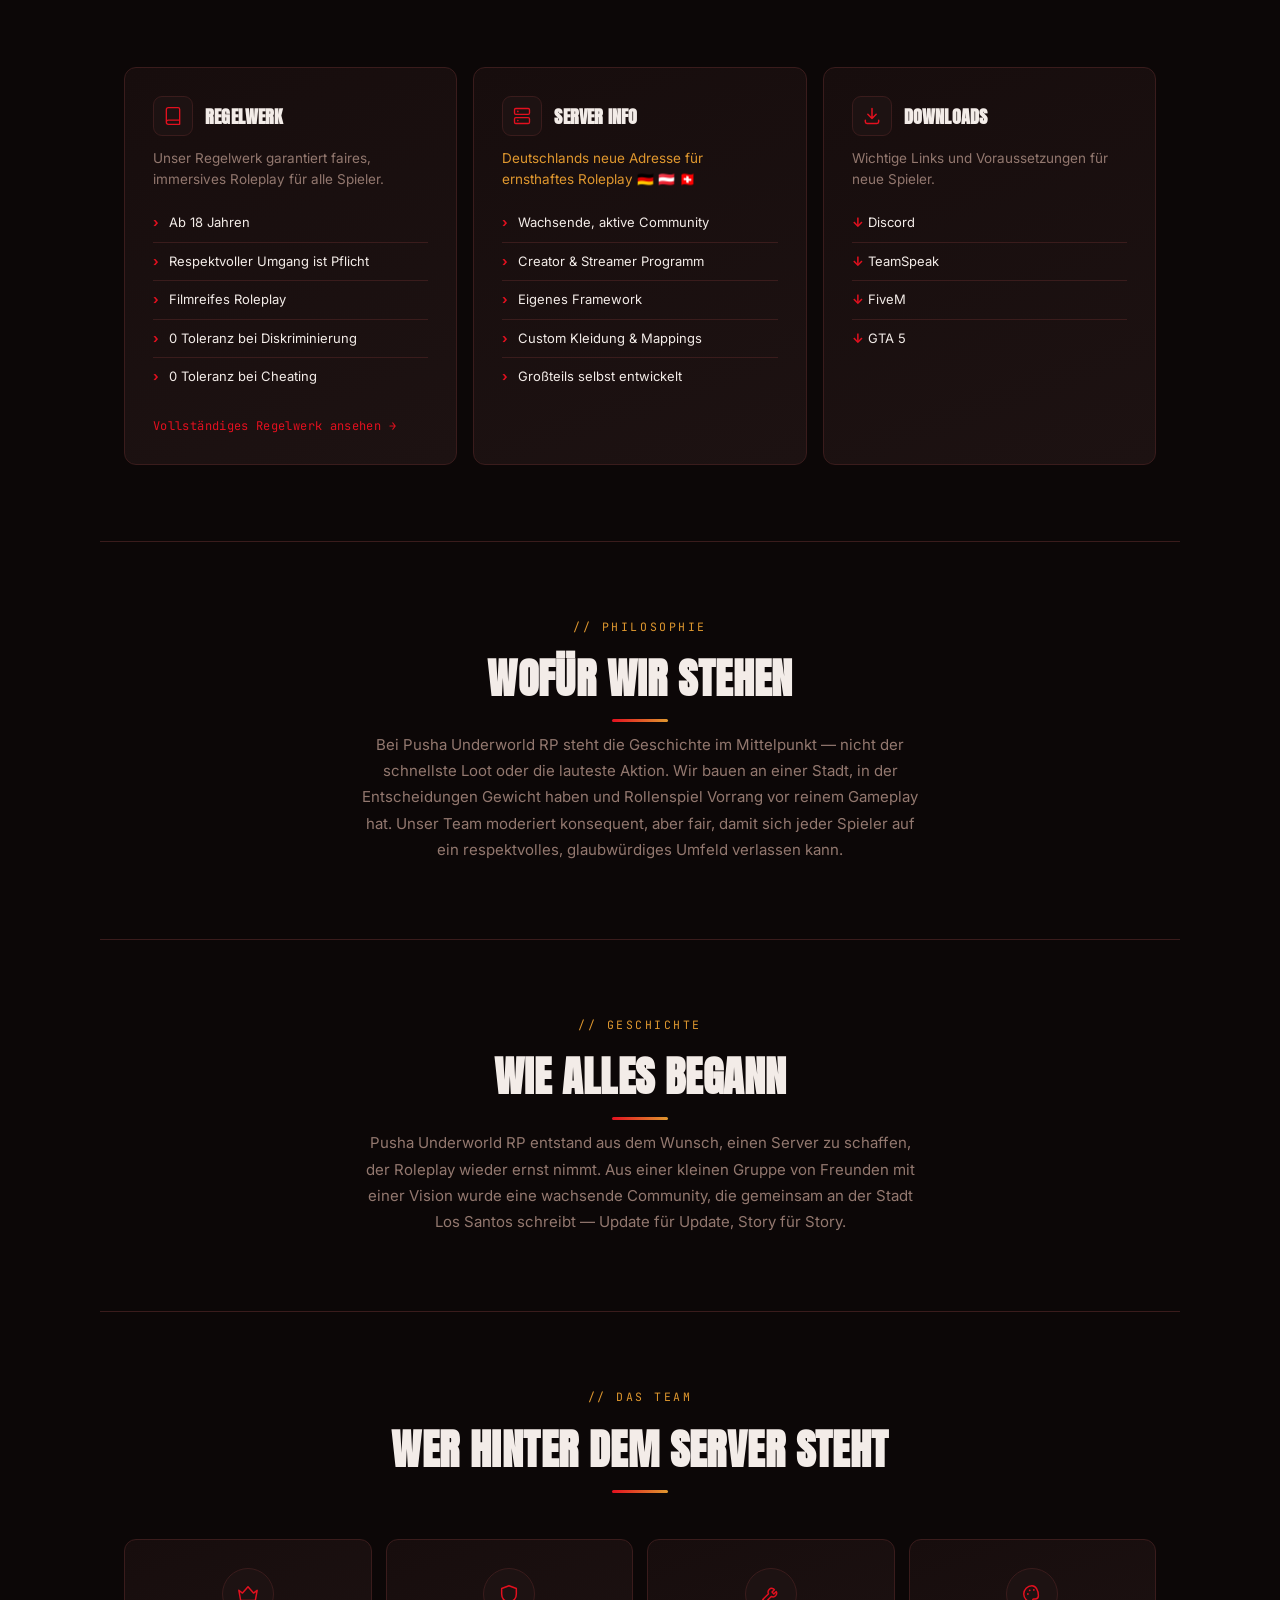
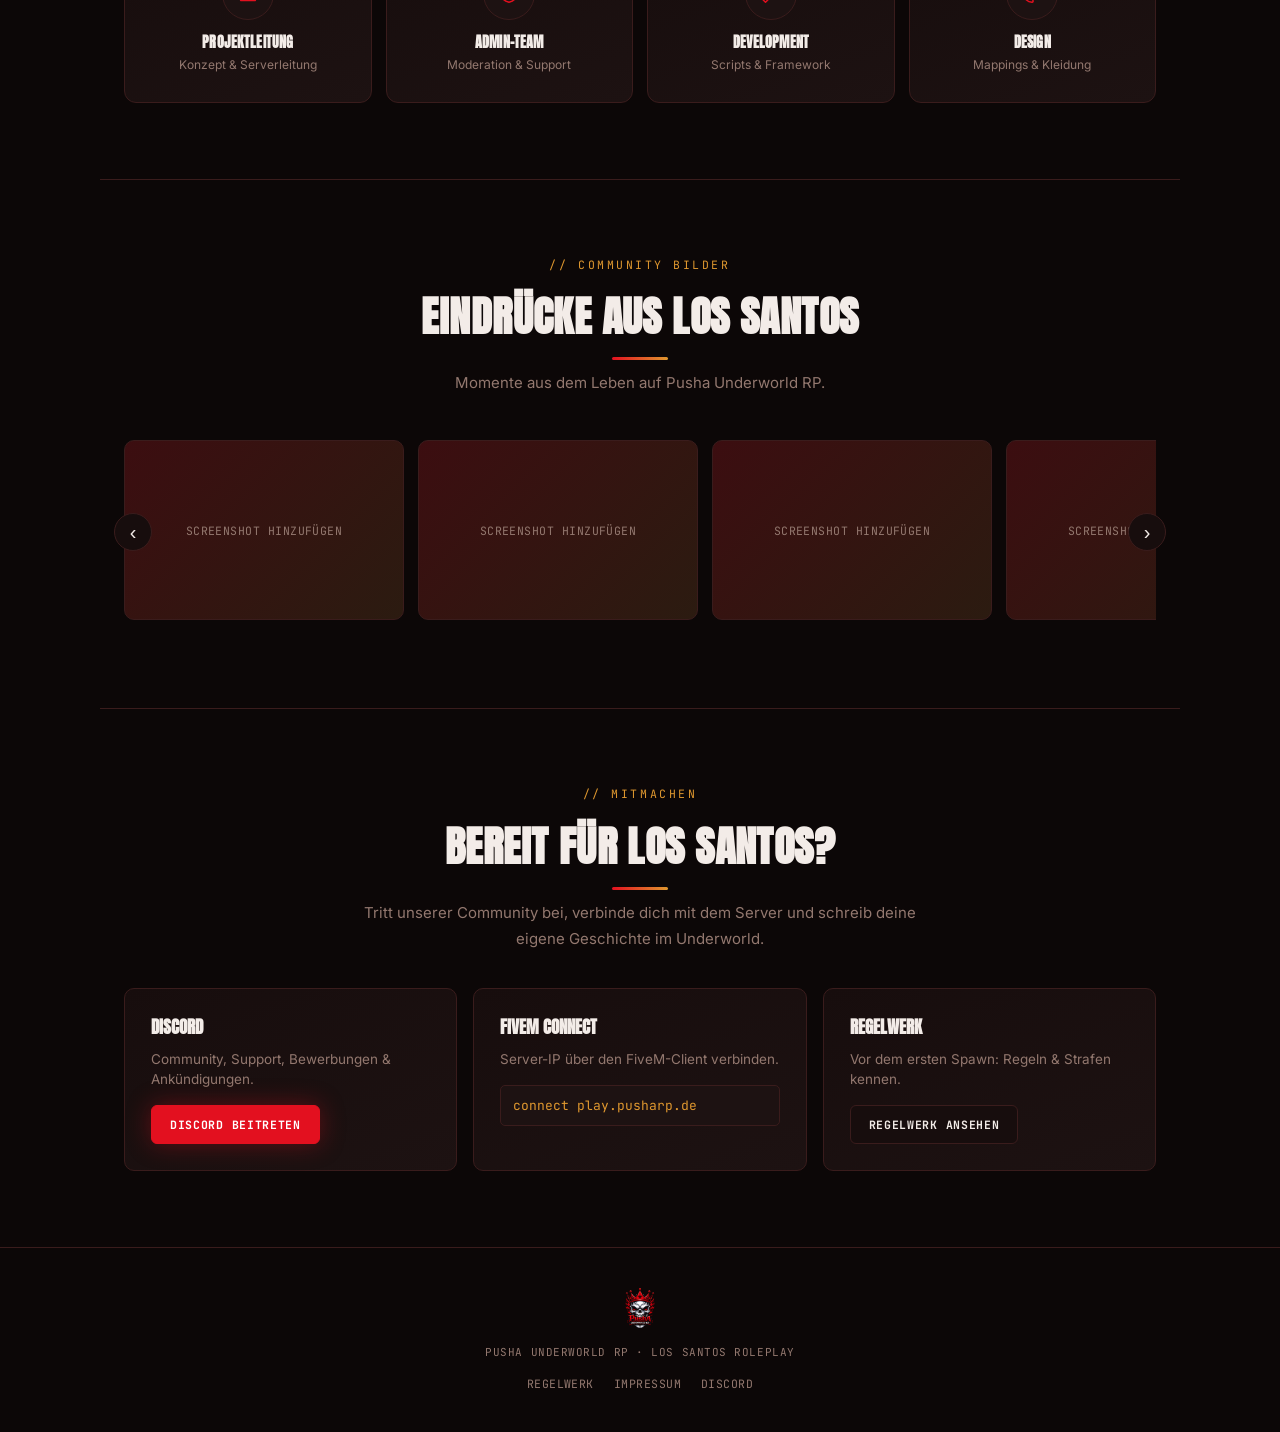
==== commit b9847b82: "Add files via upload" ====
--- a/index.html
+++ b/index.html
@@ -54,8 +54,8 @@
     <p class="site-hero-tagline">DEINE STORY. DEINE STADT. DEINE KONSEQUENZEN.</p>
     <p class="site-hero-sub">Kein Skript-RP von der Stange. Bei uns zählt, wie du deine Story in Los Santos schreibst — Gangs, Fraktionen, Wirtschaft, echte Konsequenzen.</p>
     <div class="site-hero-cta">
-      <a href="#" class="cta-btn primary">💬 Discord beitreten</a>
-      <a href="#" class="cta-btn">🎮 Server verbinden</a>
+      <a href="#" class="cta-btn primary"><svg viewBox="0 0 24 24" class="btn-icon"><path d="M8 12h.01M12 12h.01M16 12h.01M21 15a2 2 0 0 1-2 2H8l-4 4V5a2 2 0 0 1 2-2h13a2 2 0 0 1 2 2z" fill="none" stroke="currentColor" stroke-width="1.8" stroke-linecap="round" stroke-linejoin="round"/></svg> Discord beitreten</a>
+      <a href="#" class="cta-btn"><svg viewBox="0 0 24 24" class="btn-icon"><rect x="2" y="7" width="20" height="10" rx="4" fill="none" stroke="currentColor" stroke-width="1.8"/><path d="M7 12h.01M10 12h.01M17.5 10.5v3M16 12h3" stroke="currentColor" stroke-width="1.8" stroke-linecap="round"/></svg> Server verbinden</a>
     </div>
 
     <div class="server-status-card">
@@ -100,7 +100,7 @@
   <!-- ═══════════════ PROMO BANNER ═══════════════ -->
   <section class="section promo-section">
     <div class="promo-banner">
-      <div class="promo-visual">🎁</div>
+      <div class="promo-visual"><svg viewBox="0 0 24 24"><rect x="3" y="9" width="18" height="12" rx="1" fill="none" stroke="currentColor" stroke-width="1.6"/><path d="M3 13h18M12 9v12M12 9C10 9 8 7.5 8 5.8 8 4.5 8.9 3.5 10 3.5c1.5 0 2 1.8 2 5.5Zm0 0c2 0 4-1.5 4-3.2C16 4.5 15.1 3.5 14 3.5c-1.5 0-2 1.8-2 5.5Z" fill="none" stroke="currentColor" stroke-width="1.6" stroke-linejoin="round"/></svg></div>
       <div class="promo-body">
         <span class="promo-tag">NEU · BEWERBUNGEN OFFEN</span>
         <h3>Werde Teil des Teams.</h3>
@@ -115,7 +115,7 @@
     <div class="info-grid">
       <article class="info-card">
         <div class="info-card-head">
-          <span class="info-icon">📖</span>
+          <span class="info-icon"><svg viewBox="0 0 24 24"><path d="M4 19.5A2.5 2.5 0 0 1 6.5 17H20M4 19.5A2.5 2.5 0 0 0 6.5 22H20V4a2 2 0 0 0-2-2H6.5A2.5 2.5 0 0 0 4 4.5v15Z" fill="none" stroke="currentColor" stroke-width="1.6" stroke-linejoin="round"/></svg></span>
           <h3>Regelwerk</h3>
         </div>
         <p>Unser Regelwerk garantiert faires, immersives Roleplay für alle Spieler.</p>
@@ -131,7 +131,7 @@
 
       <article class="info-card">
         <div class="info-card-head">
-          <span class="info-icon">🖥</span>
+          <span class="info-icon"><svg viewBox="0 0 24 24"><rect x="3" y="3" width="18" height="7" rx="1.5" fill="none" stroke="currentColor" stroke-width="1.6"/><rect x="3" y="14" width="18" height="7" rx="1.5" fill="none" stroke="currentColor" stroke-width="1.6"/><path d="M7 6.5h.01M7 17.5h.01" stroke="currentColor" stroke-width="2" stroke-linecap="round"/></svg></span>
           <h3>Server Info</h3>
         </div>
         <p class="info-highlight">Deutschlands neue Adresse für ernsthaftes Roleplay 🇩🇪 🇦🇹 🇨🇭</p>
@@ -146,7 +146,7 @@
 
       <article class="info-card">
         <div class="info-card-head">
-          <span class="info-icon">⬇</span>
+          <span class="info-icon"><svg viewBox="0 0 24 24"><path d="M12 3v12m0 0 5-5m-5 5-5-5M4 17v2a2 2 0 0 0 2 2h12a2 2 0 0 0 2-2v-2" fill="none" stroke="currentColor" stroke-width="1.8" stroke-linecap="round" stroke-linejoin="round"/></svg></span>
           <h3>Downloads</h3>
         </div>
         <p>Wichtige Links und Voraussetzungen für neue Spieler.</p>
@@ -189,22 +189,22 @@
     <h2 class="section-title">Wer hinter dem Server steht</h2>
     <div class="team-grid">
       <div class="team-card">
-        <div class="team-avatar">👑</div>
+        <div class="team-avatar"><svg viewBox="0 0 24 24"><path d="m2 8 4 3 6-7 6 7 4-3-2 11H4L2 8Z" fill="none" stroke="currentColor" stroke-width="1.6" stroke-linejoin="round"/></svg></div>
         <strong>Projektleitung</strong>
         <span>Konzept &amp; Serverleitung</span>
       </div>
       <div class="team-card">
-        <div class="team-avatar">🛡</div>
+        <div class="team-avatar"><svg viewBox="0 0 24 24"><path d="M12 3 4 6v6c0 5 3.5 8 8 9 4.5-1 8-4 8-9V6l-8-3Z" fill="none" stroke="currentColor" stroke-width="1.6" stroke-linejoin="round"/></svg></div>
         <strong>Admin-Team</strong>
         <span>Moderation &amp; Support</span>
       </div>
       <div class="team-card">
-        <div class="team-avatar">🛠</div>
+        <div class="team-avatar"><svg viewBox="0 0 24 24"><path d="M14.7 6.3a4 4 0 0 0-5.4 5.4L3 18l3 3 6.3-6.3a4 4 0 0 0 5.4-5.4l-2.6 2.6-2-2 2.6-2.6Z" fill="none" stroke="currentColor" stroke-width="1.6" stroke-linejoin="round"/></svg></div>
         <strong>Development</strong>
         <span>Scripts &amp; Framework</span>
       </div>
       <div class="team-card">
-        <div class="team-avatar">🎨</div>
+        <div class="team-avatar"><svg viewBox="0 0 24 24"><path d="M12 3a9 9 0 1 0 0 18c1.1 0 1.5-1 1-2-.4-.7 0-1.5 1-1.5h1.5A3.5 3.5 0 0 0 19 14c0-6-3-11-7-11Z" fill="none" stroke="currentColor" stroke-width="1.6"/><circle cx="7.5" cy="12" r="1" fill="currentColor"/><circle cx="9.5" cy="8" r="1" fill="currentColor"/><circle cx="14" cy="7.5" r="1" fill="currentColor"/></svg></div>
         <strong>Design</strong>
         <span>Mappings &amp; Kleidung</span>
       </div>
--- a/style.css
+++ b/style.css
@@ -980,7 +980,15 @@
 @media (max-width: 620px){
   .topnav{ padding: 14px 16px; }
   .topnav-brand span{ font-size: 12px; }
-  .topnav-links{ gap: 14px; }
+  .topnav-links{
+    gap: 18px;
+    overflow-x: auto;
+    -ms-overflow-style: none;
+    scrollbar-width: none;
+    max-width: 46vw;
+  }
+  .topnav-links::-webkit-scrollbar{ display: none; }
+  .topnav-links a{ white-space: nowrap; }
 }
 
 /* ══════════════════════════════════════════════════════════════
@@ -1056,7 +1064,7 @@
   flex-wrap: wrap;
 }
 .cta-btn{
-  display: inline-block;
+  display: inline-flex; align-items: center; gap: 9px;
   font-family: var(--mono);
   font-weight: 700;
   font-size: 12.5px;
@@ -1070,6 +1078,7 @@
   border-radius: 6px;
   transition: border-color .15s ease, transform .15s ease;
 }
+.btn-icon{ width: 17px; height: 17px; flex: none; }
 .cta-btn:hover{ border-color: var(--cyan); transform: translateY(-1px); }
 .cta-btn.primary{
   background: var(--pink);
@@ -1393,7 +1402,16 @@
   display: flex; align-items: center; gap: 12px;
   margin-bottom: 12px;
 }
-.info-icon{ font-size: 22px; }
+.info-icon{
+  display: flex; align-items: center; justify-content: center;
+  width: 40px; height: 40px;
+  flex: none;
+  background: var(--panel-2);
+  border: 1px solid var(--line);
+  border-radius: 9px;
+  color: var(--pink);
+}
+.info-icon svg{ width: 20px; height: 20px; }
 .info-card h3{
   font-family: var(--display);
   text-transform: uppercase;
@@ -1467,11 +1485,12 @@
   width: 52px; height: 52px;
   margin: 0 auto 12px;
   display: flex; align-items: center; justify-content: center;
-  font-size: 22px;
+  color: var(--pink);
   background: var(--panel-2);
   border: 1px solid var(--line);
   border-radius: 50%;
 }
+.team-avatar svg{ width: 22px; height: 22px; }
 .team-card strong{
   display: block;
   font-family: var(--display);
@@ -1633,11 +1652,12 @@
   flex: 0 0 auto;
   width: 84px; height: 84px;
   display: flex; align-items: center; justify-content: center;
-  font-size: 36px;
+  color: var(--pink);
   background: var(--panel-2);
   border: 1px solid var(--line);
   border-radius: 14px;
 }
+.promo-visual svg{ width: 34px; height: 34px; }
 .promo-tag{
   display: inline-block;
   font-family: var(--mono);
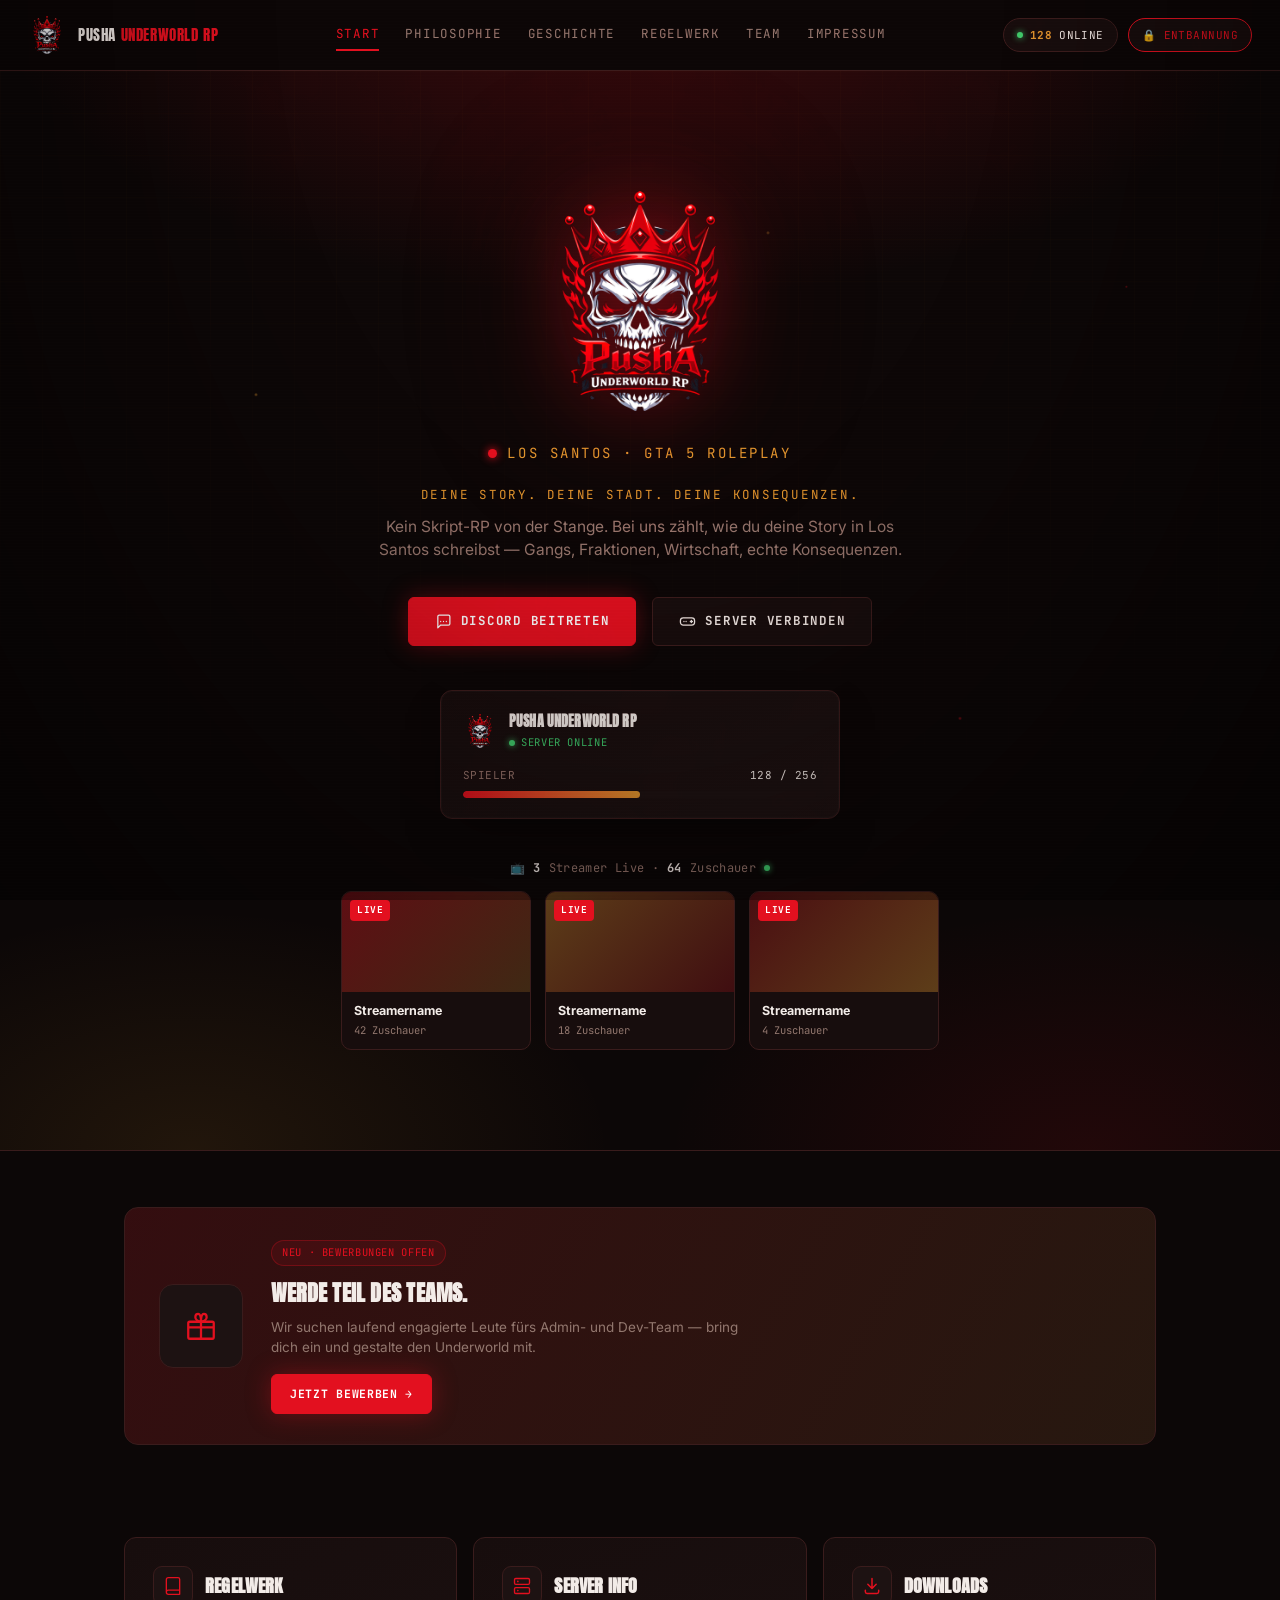
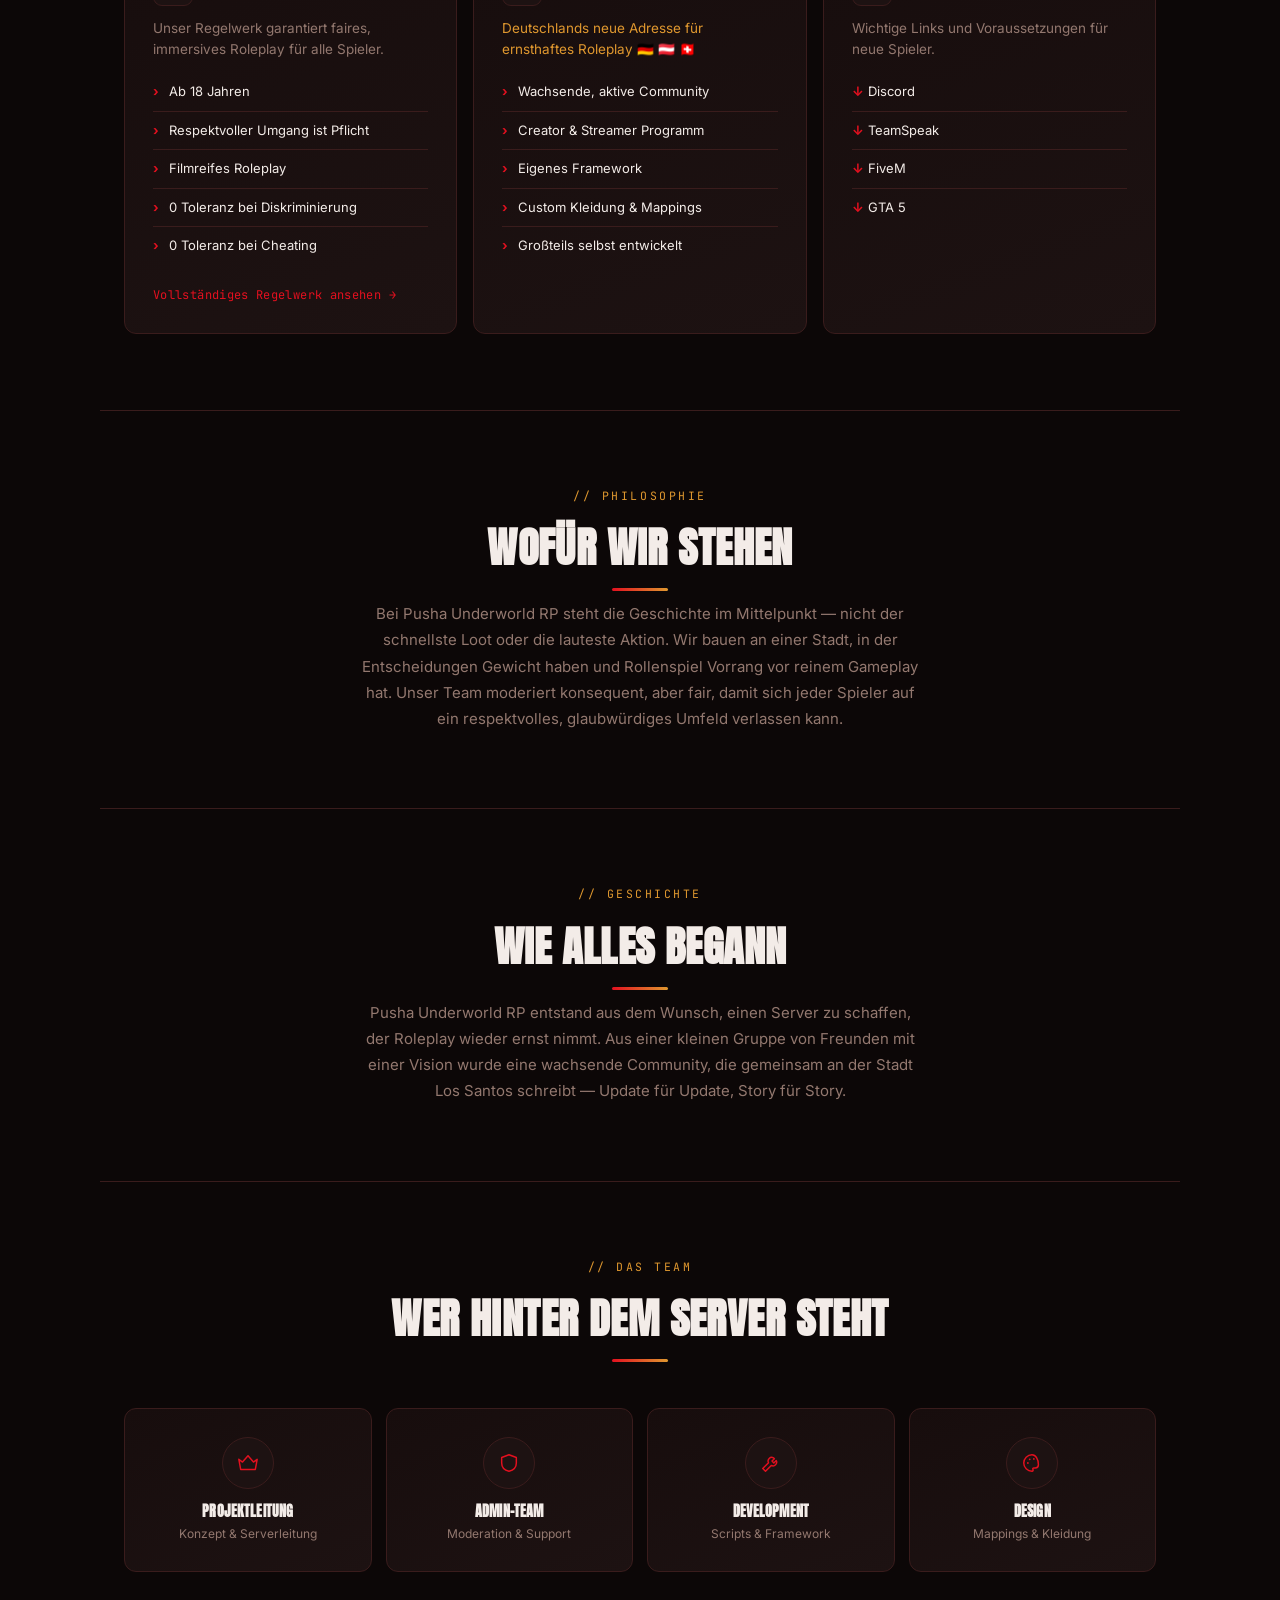
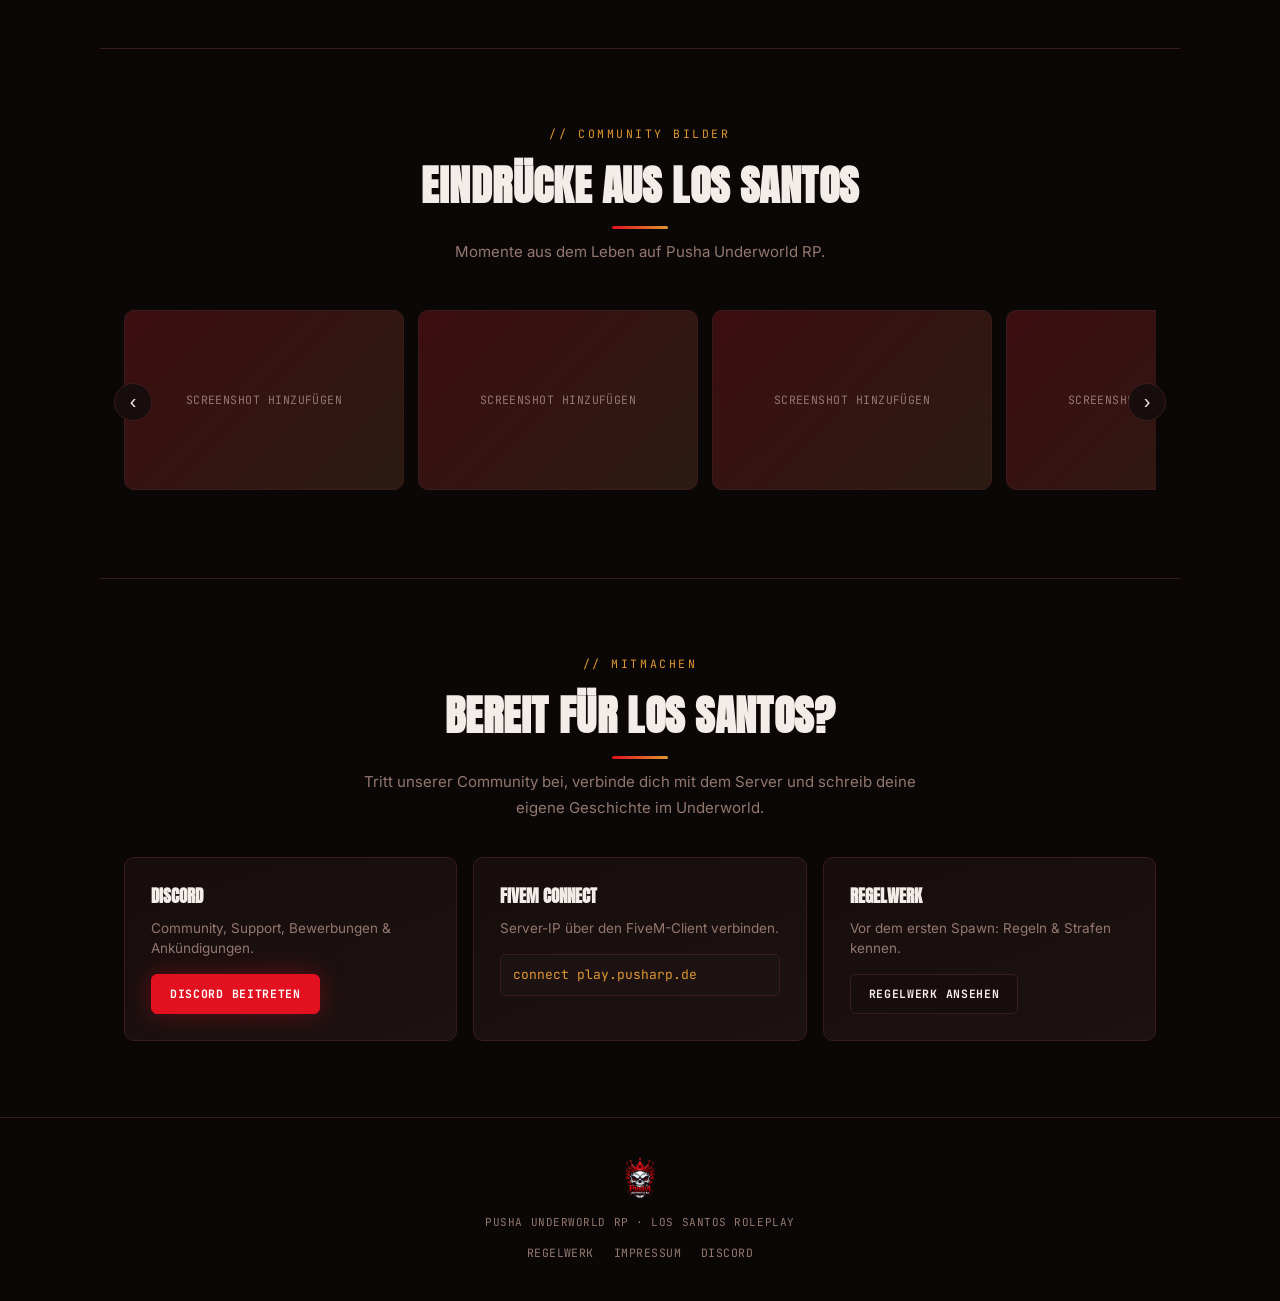
==== commit b85c094d: "Add files via upload" ====
--- a/index.html
+++ b/index.html
@@ -47,10 +47,6 @@
   <div class="site-hero-inner">
     <img src="logo.png" alt="Pusha Underworld RP Logo" class="site-hero-logo">
     <div class="hero-eyebrow"><span class="dot"></span> LOS SANTOS · GTA 5 ROLEPLAY</div>
-    <h1 class="site-hero-title">
-      <span class="line">PUSHA</span>
-      <span class="line"><span class="accent" data-text="UNDERWORLD">UNDERWORLD</span> RP</span>
-    </h1>
     <p class="site-hero-tagline">DEINE STORY. DEINE STADT. DEINE KONSEQUENZEN.</p>
     <p class="site-hero-sub">Kein Skript-RP von der Stange. Bei uns zählt, wie du deine Story in Los Santos schreibst — Gangs, Fraktionen, Wirtschaft, echte Konsequenzen.</p>
     <div class="site-hero-cta">
--- a/style.css
+++ b/style.css
@@ -1027,15 +1027,21 @@
 }
 .site-hero-inner{ position: relative; z-index: 1; max-width: 820px; margin: 0 auto; }
 .site-hero-logo{
-  width: 156px; height: 156px;
+  width: 220px; height: 220px;
   object-fit: contain;
   margin: 0 auto 26px;
   filter: drop-shadow(0 0 40px rgba(227,16,31,.55)) drop-shadow(0 0 80px rgba(227,16,31,.25));
-  animation: logoGlow 4s ease-in-out infinite;
-}
-@keyframes logoGlow{
-  0%, 100%{ filter: drop-shadow(0 0 40px rgba(227,16,31,.55)) drop-shadow(0 0 80px rgba(227,16,31,.25)); }
-  50%{ filter: drop-shadow(0 0 56px rgba(227,16,31,.75)) drop-shadow(0 0 110px rgba(227,16,31,.4)); }
+  animation: logoFloat 5s ease-in-out infinite;
+}
+@keyframes logoFloat{
+  0%, 100%{
+    transform: translateY(0);
+    filter: drop-shadow(0 0 40px rgba(227,16,31,.55)) drop-shadow(0 0 80px rgba(227,16,31,.25));
+  }
+  50%{
+    transform: translateY(-16px);
+    filter: drop-shadow(0 0 56px rgba(227,16,31,.75)) drop-shadow(0 0 110px rgba(227,16,31,.4));
+  }
 }
 .site-hero .hero-eyebrow{ justify-content: center; margin-bottom: 22px; }
 .site-hero-title{
